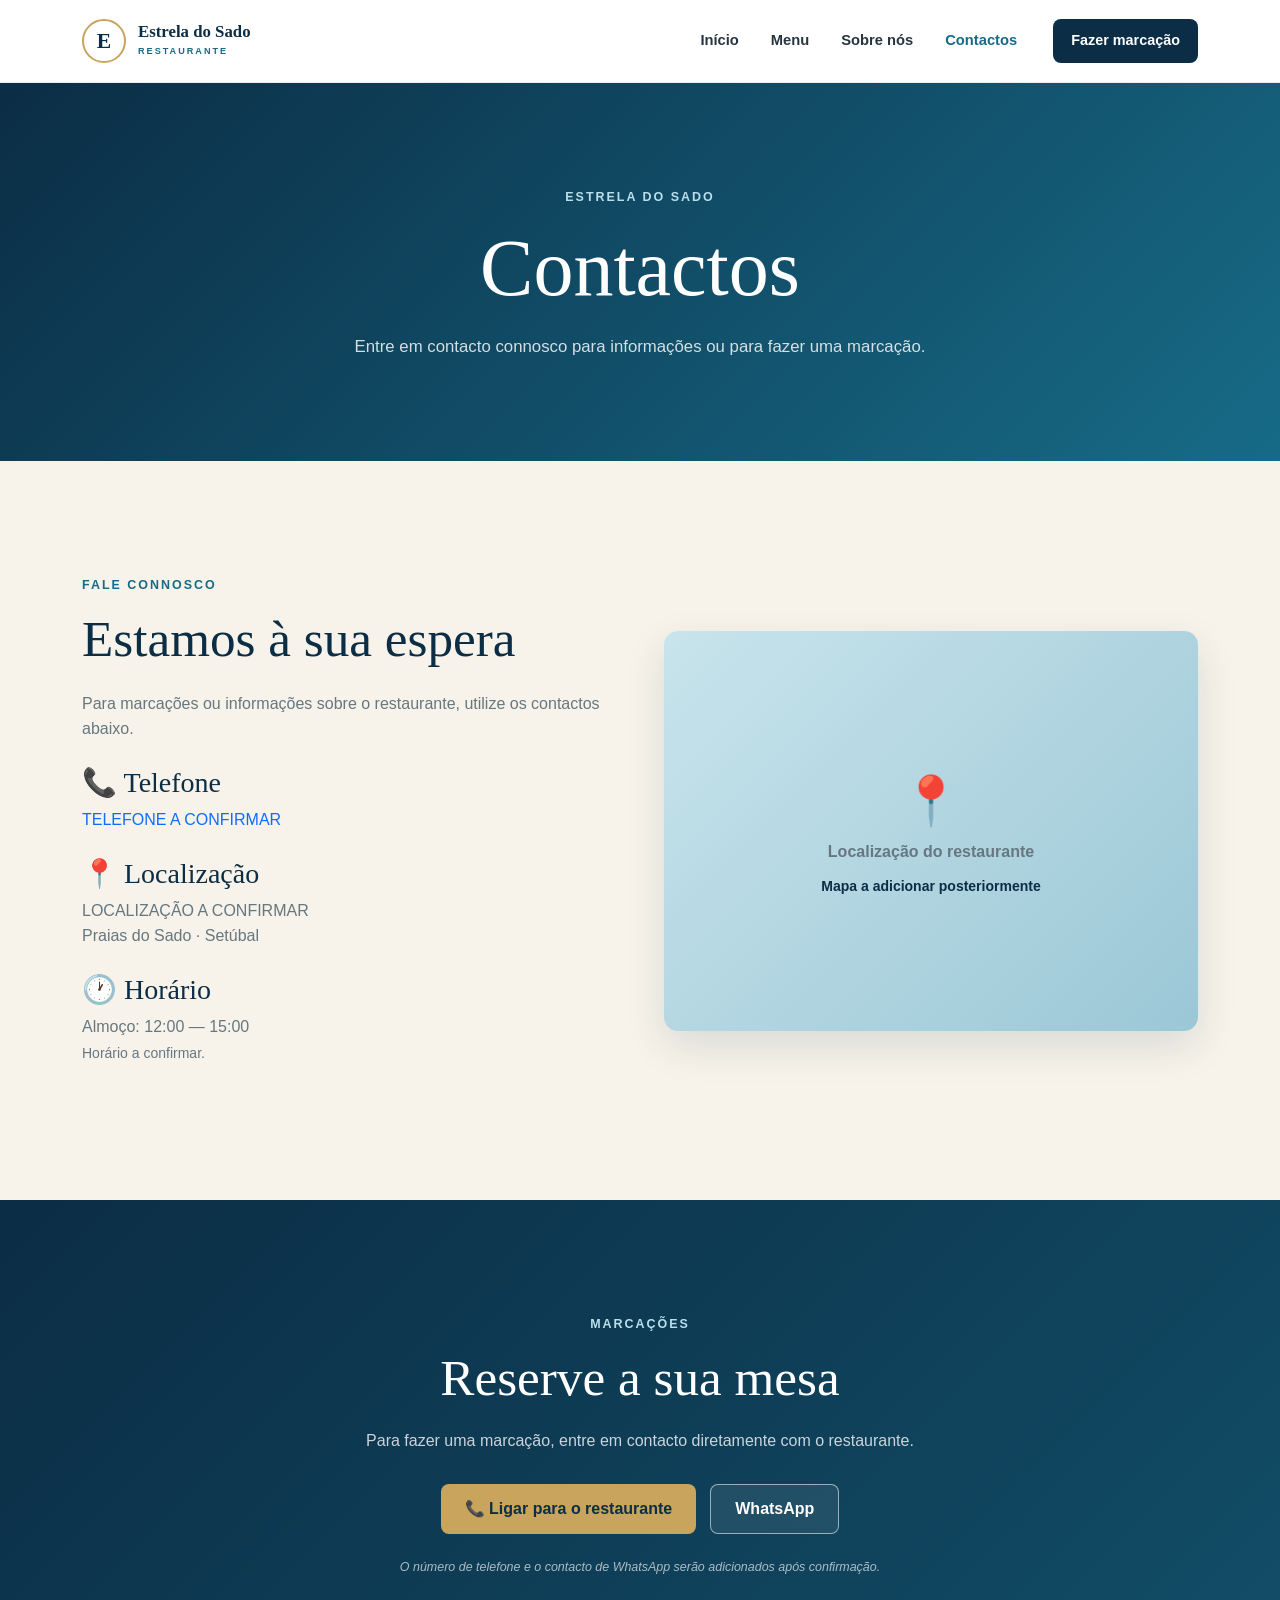
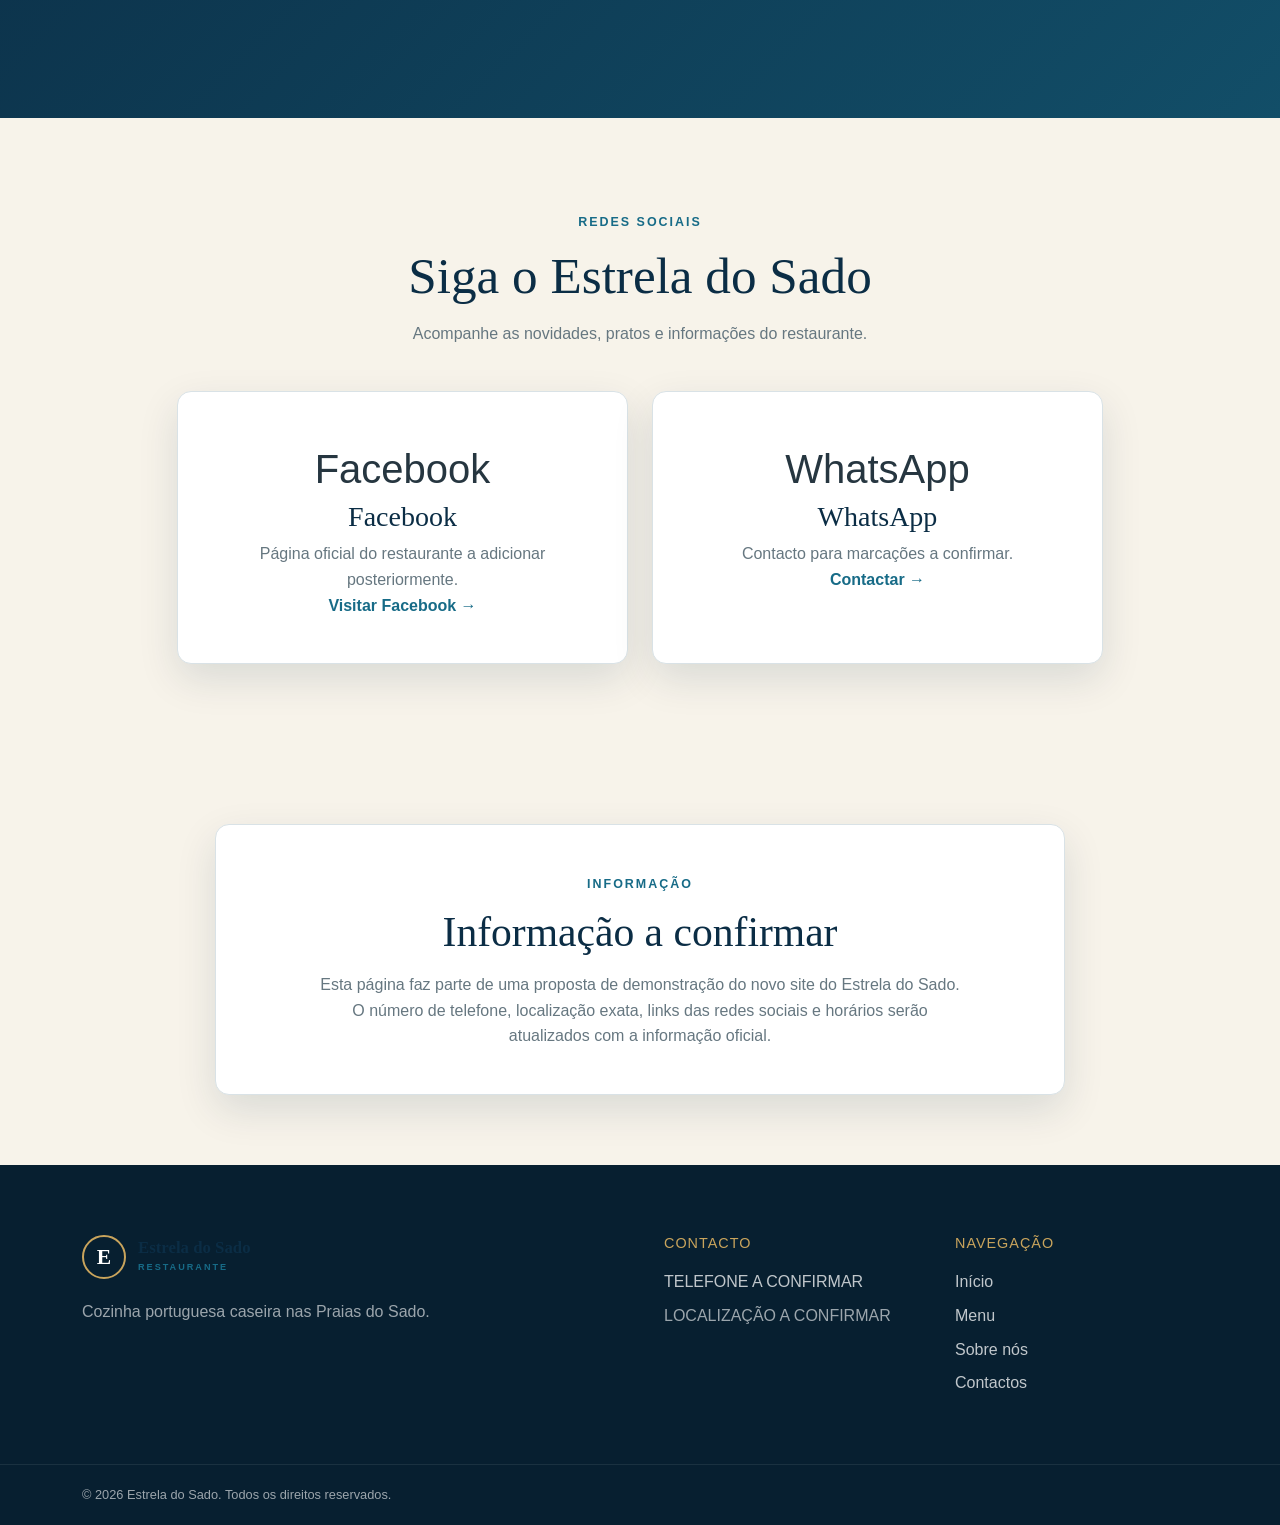
==== contacto.html @ f1bfe59d "Primeira versão do site Estrela do Sado" ====
<!DOCTYPE html>
<html lang="pt-PT">

<head>

    <meta charset="UTF-8">

    <meta name="viewport" content="width=device-width, initial-scale=1.0">

    <title>Contactos | Estrela do Sado</title>

    <meta name="description"
        content="Entre em contacto com o Estrela do Sado, restaurante nas Praias do Sado, Setúbal.">

    <!-- Bootstrap -->
    <link
        href="https://cdn.jsdelivr.net/npm/bootstrap@5.3.8/dist/css/bootstrap.min.css"
        rel="stylesheet">

    <!-- CSS -->
    <link rel="stylesheet" href="css/style.css">

</head>

<body>


<!-- =========================================
     NAVBAR
========================================= -->

<header class="site-header">

    <nav class="navbar navbar-expand-lg">

        <div class="container">

            <a class="navbar-brand restaurant-logo"
               href="index.html">

                <span class="logo-icon">
                    E
                </span>

                <span class="logo-text">

                    <strong>
                        Estrela do Sado
                    </strong>

                    <small>
                        RESTAURANTE
                    </small>

                </span>

            </a>


            <button class="navbar-toggler"
                    type="button"
                    data-bs-toggle="collapse"
                    data-bs-target="#mainNavbar"
                    aria-controls="mainNavbar"
                    aria-expanded="false"
                    aria-label="Abrir menu">

                <span class="navbar-toggler-icon"></span>

            </button>


            <div class="collapse navbar-collapse"
                 id="mainNavbar">

                <ul class="navbar-nav ms-auto align-items-lg-center gap-lg-2">

                    <li class="nav-item">

                        <a class="nav-link"
                           href="index.html">

                            Início

                        </a>

                    </li>


                    <li class="nav-item">

                        <a class="nav-link"
                           href="menu.html">

                            Menu

                        </a>

                    </li>


                    <li class="nav-item">

                        <a class="nav-link"
                           href="sobre.html">

                            Sobre nós

                        </a>

                    </li>


                    <li class="nav-item">

                        <a class="nav-link active"
                           href="contacto.html">

                            Contactos

                        </a>

                    </li>


                    <li class="nav-item ms-lg-3 mt-3 mt-lg-0">

                        <a class="nav-reservation"
                           href="#marcacao">

                            Fazer marcação

                        </a>

                    </li>

                </ul>

            </div>

        </div>

    </nav>

</header>



<!-- =========================================
     HERO
========================================= -->

<main>

<section class="menu-hero">

    <div class="container menu-hero-content">

        <span class="section-label">
            ESTRELA DO SADO
        </span>

        <h1>
            Contactos
        </h1>

        <p>
            Entre em contacto connosco para informações
            ou para fazer uma marcação.
        </p>

    </div>

</section>



<!-- =========================================
     CONTACTOS
========================================= -->

<section class="location">

    <div class="container">

        <div class="row g-5 align-items-center">


            <div class="col-lg-6">

                <span class="section-label">
                    FALE CONNOSCO
                </span>

                <h2>
                    Estamos à sua espera
                </h2>

                <p>
                    Para marcações ou informações sobre o restaurante,
                    utilize os contactos abaixo.
                </p>


                <div class="contact-details">


                    <div class="contact-detail-item mb-4">

                        <h3>
                            📞 Telefone
                        </h3>

                        <p>
                            <a href="tel:TELEFONE">
                                TELEFONE A CONFIRMAR
                            </a>
                        </p>

                    </div>


                    <div class="contact-detail-item mb-4">

                        <h3>
                            📍 Localização
                        </h3>

                        <p>
                            LOCALIZAÇÃO A CONFIRMAR
                            <br>
                            Praias do Sado · Setúbal
                        </p>

                    </div>


                    <div class="contact-detail-item">

                        <h3>
                            🕐 Horário
                        </h3>

                        <p>
                            Almoço: 12:00 — 15:00
                            <br>
                            <small>
                                Horário a confirmar.
                            </small>
                        </p>

                    </div>


                </div>

            </div>



            <div class="col-lg-6">

                <div class="location-placeholder">

                    <div class="text-center">

                        <div style="font-size: 3rem;">
                            📍
                        </div>

                        <p class="mb-2">
                            Localização do restaurante
                        </p>

                        <small>
                            Mapa a adicionar posteriormente
                        </small>

                    </div>

                </div>

            </div>


        </div>

    </div>

</section>



<!-- =========================================
     MARCAÇÃO
========================================= -->

<section class="reservation"
         id="marcacao">

    <div class="container text-center">

        <span class="section-label">
            MARCAÇÕES
        </span>

        <h2>
            Reserve a sua mesa
        </h2>

        <p>
            Para fazer uma marcação, entre em contacto
            diretamente com o restaurante.
        </p>


        <div class="hero-buttons justify-content-center">


            <a href="tel:TELEFONE"
               class="button button-primary">

                📞 Ligar para o restaurante

            </a>


            <a href="#"
               class="button button-secondary">

                WhatsApp

            </a>


        </div>

        <p class="demo-notice mt-4">
            O número de telefone e o contacto de WhatsApp
            serão adicionados após confirmação.
        </p>

    </div>

</section>



<!-- =========================================
     REDES SOCIAIS
========================================= -->

<section class="menu-section menu-section-alt">

    <div class="container">

        <div class="menu-section-heading text-center mx-auto">

            <span class="section-label">
                REDES SOCIAIS
            </span>

            <h2>
                Siga o Estrela do Sado
            </h2>

            <p>
                Acompanhe as novidades, pratos e informações
                do restaurante.
            </p>

        </div>


        <div class="row justify-content-center g-4">


            <div class="col-md-5">

                <div class="menu-info-box h-100">

                    <div style="font-size: 2.5rem;">
                        Facebook
                    </div>

                    <h3>
                        Facebook
                    </h3>

                    <p>
                        Página oficial do restaurante
                        a adicionar posteriormente.
                    </p>

                    <a href="#"
                       class="text-link">

                        Visitar Facebook →

                    </a>

                </div>

            </div>


            <div class="col-md-5">

                <div class="menu-info-box h-100">

                    <div style="font-size: 2.5rem;">
                        WhatsApp
                    </div>

                    <h3>
                        WhatsApp
                    </h3>

                    <p>
                        Contacto para marcações a confirmar.
                    </p>

                    <a href="#"
                       class="text-link">

                        Contactar →

                    </a>

                </div>

            </div>


        </div>

    </div>

</section>



<!-- =========================================
     INFORMAÇÃO
========================================= -->

<section class="menu-info-section">

    <div class="container">

        <div class="menu-info-box">

            <span class="section-label">
                INFORMAÇÃO
            </span>

            <h2>
                Informação a confirmar
            </h2>

            <p>
                Esta página faz parte de uma proposta de demonstração
                do novo site do Estrela do Sado. O número de telefone,
                localização exata, links das redes sociais e horários
                serão atualizados com a informação oficial.
            </p>

        </div>

    </div>

</section>

</main>



<!-- =========================================
     FOOTER
========================================= -->

<footer class="footer">

    <div class="container">

        <div class="row g-5">


            <div class="col-lg-6">

                <a href="index.html"
                   class="restaurant-logo footer-logo">

                    <span class="logo-icon">
                        E
                    </span>

                    <span class="logo-text">

                        <strong>
                            Estrela do Sado
                        </strong>

                        <small>
                            RESTAURANTE
                        </small>

                    </span>

                </a>

                <p>
                    Cozinha portuguesa caseira
                    nas Praias do Sado.
                </p>

            </div>


            <div class="col-md-3">

                <h3>
                    Contacto
                </h3>

                <a href="tel:TELEFONE">
                    TELEFONE A CONFIRMAR
                </a>

                <p>
                    LOCALIZAÇÃO A CONFIRMAR
                </p>

            </div>


            <div class="col-md-3">

                <h3>
                    Navegação
                </h3>

                <a href="index.html">
                    Início
                </a>

                <a href="menu.html">
                    Menu
                </a>

                <a href="sobre.html">
                    Sobre nós
                </a>

                <a href="contacto.html">
                    Contactos
                </a>

            </div>


        </div>

    </div>


    <div class="footer-bottom">

        <div class="container">

            <p>
                © 2026 Estrela do Sado.
                Todos os direitos reservados.
            </p>

        </div>

    </div>

</footer>



<!-- Bootstrap -->

<script src="https://cdn.jsdelivr.net/npm/bootstrap@5.3.8/dist/js/bootstrap.bundle.min.js"></script>

<!-- JavaScript -->

<script src="js/script.js"></script>


</body>

</html>
---- css/style.css ----
:root {
    --navy: #0b2d45;
    --blue: #176b87;
    --blue-light: #dceff5;
    --cream: #f7f3ea;
    --white: #ffffff;
    --gold: #c9a45c;
    --text: #263640;
    --text-light: #667780;
    --border: #d9e2e6;
    --shadow: 0 15px 40px rgba(11, 45, 69, 0.12);
}


/* =========================================
   RESET
========================================= */

html {
    scroll-behavior: smooth;
}

body {
    margin: 0;

    font-family: "Segoe UI", Arial, sans-serif;

    color: var(--text);
    background: var(--white);

    line-height: 1.6;
}

h1,
h2,
h3 {
    font-family: Georgia, "Times New Roman", serif;
    line-height: 1.15;
    color: var(--navy);
}

p {
    color: var(--text-light);
}

a {
    text-decoration: none;
}

img {
    max-width: 100%;
}


/* =========================================
   HEADER / BOOTSTRAP NAVBAR
========================================= */

.site-header {
    position: sticky;
    top: 0;

    z-index: 1000;

    background: rgba(255, 255, 255, 0.97);

    border-bottom: 1px solid rgba(11, 45, 69, 0.08);

    backdrop-filter: blur(12px);
}


/* Logo */

.restaurant-logo {
    display: inline-flex;

    align-items: center;

    gap: 12px;

    color: var(--navy) !important;
}

.logo-icon {
    width: 44px;
    height: 44px;

    display: grid;
    place-items: center;

    border: 2px solid var(--gold);
    border-radius: 50%;

    color: var(--navy);

    font-family: Georgia, "Times New Roman", serif;
    font-size: 1.35rem;
    font-weight: bold;
}

.logo-text {
    display: flex;

    flex-direction: column;
}

.logo-text strong {
    font-family: Georgia, "Times New Roman", serif;

    font-size: 1.05rem;

    line-height: 1.1;
}

.logo-text small {
    margin-top: 3px;

    color: var(--blue);

    font-size: 0.57rem;
    font-weight: 700;

    letter-spacing: 2px;
}


/* Navbar */

.navbar {
    min-height: 82px;
}

.navbar .nav-link {
    padding: 10px 12px !important;

    color: var(--text) !important;

    font-size: 0.92rem;
    font-weight: 600;

    transition:
        color 0.25s ease,
        background 0.25s ease;
}

.navbar .nav-link:hover,
.navbar .nav-link.active {
    color: var(--blue) !important;
}


/* Botão do Bootstrap */

.navbar-toggler {
    padding: 8px 10px;

    border: 1px solid var(--border);

    border-radius: 8px;
}

.navbar-toggler:focus {
    box-shadow: 0 0 0 3px rgba(23, 107, 135, 0.15);
}


/* Botão marcação */

.nav-reservation {
    display: inline-flex;

    align-items: center;
    justify-content: center;

    padding: 10px 18px;

    border-radius: 8px;

    background: var(--navy);

    color: var(--white) !important;

    font-size: 0.9rem;
    font-weight: 700;

    transition:
        background 0.25s ease,
        transform 0.25s ease;
}

.nav-reservation:hover {
    background: var(--blue);

    transform: translateY(-2px);
}


/* =========================================
   HERO
========================================= */

.hero {
    position: relative;

    min-height: 700px;

    display: flex;

    align-items: center;

    background:
        linear-gradient(
            90deg,
            rgba(11, 45, 69, 0.94),
            rgba(11, 45, 69, 0.72),
            rgba(11, 45, 69, 0.28)
        ),
        url("../images/hero.jpg") center / cover no-repeat;
}

.hero-content {
    position: relative;

    z-index: 2;

    max-width: 720px;

    padding: 90px 0;
}

.hero-label {
    display: inline-block;

    margin-bottom: 20px;

    color: #dceff5;

    font-size: 0.78rem;
    font-weight: 700;

    letter-spacing: 3px;
}

.hero h1 {
    margin-bottom: 24px;

    color: var(--white);

    font-size: clamp(3rem, 7vw, 5.7rem);
}

.hero h1 span {
    color: #d9c18a;
}

.hero p {
    max-width: 590px;

    margin-bottom: 34px;

    color: rgba(255, 255, 255, 0.88);

    font-size: 1.1rem;
}

.hero-buttons {
    display: flex;

    flex-wrap: wrap;

    gap: 14px;
}


/* =========================================
   BOTÕES
========================================= */

.button {
    display: inline-flex;

    align-items: center;
    justify-content: center;

    min-height: 50px;

    padding: 0 24px;

    border-radius: 8px;

    font-weight: 700;

    transition:
        transform 0.25s ease,
        background 0.25s ease,
        color 0.25s ease;
}

.button:hover {
    transform: translateY(-3px);
}

.button-primary {
    background: var(--gold);

    color: var(--navy);
}

.button-primary:hover {
    background: #d8b973;

    color: var(--navy);
}

.button-secondary {
    border: 1px solid rgba(255, 255, 255, 0.55);

    background: rgba(255, 255, 255, 0.08);

    color: var(--white);

    backdrop-filter: blur(8px);
}

.button-secondary:hover {
    background: var(--white);

    color: var(--navy);
}


/* =========================================
   LABELS / LINKS
========================================= */

.section-label {
    display: inline-block;

    margin-bottom: 14px;

    color: var(--blue);

    font-size: 0.78rem;
    font-weight: 700;

    letter-spacing: 2px;
}

.text-link {
    display: inline-flex;

    align-items: center;

    gap: 7px;

    color: var(--blue);

    font-weight: 700;

    transition:
        color 0.25s ease,
        gap 0.25s ease;
}

.text-link:hover {
    color: var(--navy);

    gap: 12px;
}


/* =========================================
   ESPECIALIDADE
========================================= */

.specialty {
    padding: 110px 0;

    background: var(--cream);
}

.specialty h2 {
    margin-bottom: 22px;

    font-size: clamp(2rem, 4vw, 3.2rem);
}

.specialty p {
    max-width: 520px;

    margin-bottom: 25px;

    font-size: 1.05rem;
}

.image-placeholder {
    min-height: 500px;

    display: grid;

    place-items: center;

    border-radius: 14px;

    background:
        linear-gradient(
            135deg,
            var(--blue-light),
            #b8d9e4
        );

    color: var(--blue);

    font-size: 0.9rem;
    font-weight: 600;

    box-shadow: var(--shadow);
}


/* =========================================
   ABOUT
========================================= */

.about-preview {
    padding: 110px 0;

    background: var(--white);
}

.about-preview h2 {
    margin-bottom: 25px;

    font-size: clamp(2rem, 4vw, 3.2rem);
}

.about-preview p {
    max-width: 600px;

    margin-bottom: 16px;
}

.about-card {
    min-height: 300px;

    padding: 45px;

    display: flex;

    flex-direction: column;

    justify-content: center;

    align-items: flex-start;

    position: relative;

    overflow: hidden;

    background: var(--navy);

    border-radius: 14px;

    box-shadow: var(--shadow);
}

.about-card::after {
    content: "";

    position: absolute;

    width: 220px;
    height: 220px;

    right: -80px;
    bottom: -90px;

    border: 35px solid rgba(23, 107, 135, 0.4);

    border-radius: 50%;
}

.about-card-icon {
    margin-bottom: 20px;

    color: var(--gold);

    font-size: 2rem;
}

.about-card h3 {
    margin-bottom: 12px;

    color: var(--white);

    font-size: 2rem;
}

.about-card p {
    max-width: 300px;

    color: rgba(255, 255, 255, 0.72);
}


/* =========================================
   HORÁRIO
========================================= */

.schedule {
    padding: 80px 0;

    background: var(--blue-light);
}

.schedule-box {
    padding: 50px 60px;

    display: flex;

    align-items: center;

    justify-content: space-between;

    gap: 40px;

    background: var(--white);

    border-left: 5px solid var(--blue);

    border-radius: 14px;

    box-shadow: 0 10px 35px rgba(11, 45, 69, 0.08);
}

.schedule-box h2 {
    margin-bottom: 12px;

    font-size: 2.3rem;
}

.schedule-time {
    display: flex;

    align-items: center;

    gap: 12px;

    color: var(--navy);

    white-space: nowrap;
}

.schedule-time strong {
    font-family: Georgia, "Times New Roman", serif;

    font-size: 1.7rem;
}

.schedule-time span {
    color: var(--gold);

    font-size: 1.5rem;
}


/* =========================================
   MARCAÇÃO
========================================= */

.reservation {
    padding: 110px 0;

    background:
        linear-gradient(
            135deg,
            var(--navy),
            #124e68
        );
}

.reservation .section-label {
    color: #b9dfeb;
}

.reservation h2 {
    margin-bottom: 20px;

    color: var(--white);

    font-size: clamp(2rem, 4vw, 3.2rem);
}

.reservation p {
    max-width: 600px;

    margin: 0 auto 30px;

    color: rgba(255, 255, 255, 0.78);
}


/* =========================================
   LOCALIZAÇÃO
========================================= */

.location {
    padding: 110px 0;

    background: var(--cream);
}

.location h2 {
    margin-bottom: 22px;

    font-size: clamp(2rem, 4vw, 3.2rem);
}

.location p {
    margin-bottom: 25px;
}

.location-placeholder {
    min-height: 400px;

    display: grid;

    place-items: center;

    border-radius: 14px;

    background:
        linear-gradient(
            135deg,
            #c8e4ec,
            #9bc7d6
        );

    color: var(--navy);

    font-weight: 700;

    box-shadow: var(--shadow);
}


/* =========================================
   FOOTER
========================================= */

.footer {
    padding-top: 70px;

    background: #071f30;

    color: var(--white);
}

.footer-logo {
    margin-bottom: 20px;
}

.footer-logo .logo-icon {
    color: var(--white);
}

.footer p {
    color: rgba(255, 255, 255, 0.6);
}

.footer h3 {
    margin-bottom: 18px;

    color: var(--gold);

    font-family: "Segoe UI", Arial, sans-serif;

    font-size: 0.9rem;

    text-transform: uppercase;

    letter-spacing: 1px;
}

.footer a:not(.restaurant-logo) {
    display: block;

    margin-bottom: 8px;

    color: rgba(255, 255, 255, 0.75);

    transition: color 0.2s ease;
}

.footer a:not(.restaurant-logo):hover {
    color: var(--gold);
}

.footer-bottom {
    margin-top: 60px;

    padding: 20px 0;

    border-top: 1px solid rgba(255, 255, 255, 0.08);
}

.footer-bottom p {
    margin: 0;

    font-size: 0.8rem;
}


/* =========================================
   TABLET
========================================= */

@media (max-width: 991.98px) {

    .navbar-collapse {
        padding: 18px 0 10px;
    }

    .navbar-nav {
        padding: 10px 0;
    }

    .navbar .nav-link {
        padding: 12px 10px !important;
    }

    .nav-reservation {
        width: 100%;

        text-align: center;
    }

    .hero {
        min-height: 650px;
    }

    .schedule-box {
        flex-direction: column;

        align-items: flex-start;
    }

    .schedule-time {
        width: 100%;

        justify-content: center;
    }

}


/* =========================================
   TELEMÓVEL
========================================= */

@media (max-width: 575.98px) {

    .navbar {
        min-height: 70px;
    }

    .logo-icon {
        width: 38px;
        height: 38px;
    }

    .logo-text strong {
        font-size: 0.9rem;
    }

    .hero {
        min-height: 650px;

        background:
            linear-gradient(
                90deg,
                rgba(11, 45, 69, 0.94),
                rgba(11, 45, 69, 0.65)
            ),
            url("../images/hero.jpg") center / cover no-repeat;
    }

    .hero-content {
        padding: 70px 0;
    }

    .hero h1 {
        font-size: clamp(2.7rem, 14vw, 4.2rem);
    }

    .hero p {
        font-size: 1rem;
    }

    .hero-buttons {
        flex-direction: column;

        align-items: stretch;
    }

    .button {
        width: 100%;
    }

    .specialty,
    .about-preview,
    .location {
        padding: 75px 0;
    }

    .image-placeholder {
        min-height: 330px;
    }

    .schedule {
        padding: 55px 0;
    }

    .schedule-box {
        padding: 35px 25px;
    }

    .schedule-time strong {
        font-size: 1.3rem;
    }

    .reservation {
        padding: 80px 0;
    }

    .location-placeholder {
        min-height: 280px;
    }

    .footer {
        padding-top: 55px;
    }

    .footer-bottom {
        margin-top: 40px;
    }

}
/* =========================================
   PÁGINA DO MENU
========================================= */

.menu-hero {
    padding: 100px 0;

    background:
        linear-gradient(
            135deg,
            var(--navy),
            var(--blue)
        );

    text-align: center;
}

.menu-hero-content {
    max-width: 760px;

    margin: 0 auto;
}

.menu-hero .section-label {
    color: #b9dfeb;
}

.menu-hero h1 {
    margin-bottom: 20px;

    color: var(--white);

    font-size: clamp(3rem, 7vw, 5rem);
}

.menu-hero p {
    max-width: 650px;

    margin: 0 auto;

    color: rgba(255, 255, 255, 0.82);

    font-size: 1.05rem;
}


/* =========================================
   INTRO
========================================= */

.menu-intro {
    padding: 45px 0;

    background: var(--white);
}

.menu-note {
    max-width: 900px;

    margin: 0 auto;

    padding: 25px 30px;

    display: flex;

    align-items: center;

    gap: 20px;

    background: var(--blue-light);

    border-left: 4px solid var(--gold);

    border-radius: 12px;
}

.menu-note-icon {
    width: 45px;
    height: 45px;

    flex-shrink: 0;

    display: grid;

    place-items: center;

    border-radius: 50%;

    background: var(--navy);

    color: var(--gold);

    font-size: 1.2rem;
}

.menu-note h3 {
    margin-bottom: 5px;

    font-family: Georgia, "Times New Roman", serif;

    color: var(--navy);

    font-size: 1.3rem;
}

.menu-note p {
    margin: 0;

    font-size: 0.9rem;
}


/* =========================================
   SECÇÕES
========================================= */

.menu-section {
    padding: 90px 0;

    background: var(--white);
}

.menu-section-alt {
    background: var(--cream);
}

.menu-section-heading {
    max-width: 700px;

    margin-bottom: 45px;
}

.menu-section-heading h2 {
    margin-bottom: 15px;

    font-size: clamp(2.1rem, 4vw, 3.2rem);
}

.menu-section-heading p {
    margin: 0;

    font-size: 1rem;
}


/* =========================================
   PRATOS
========================================= */

.menu-list {
    max-width: 950px;

    margin: 0 auto;
}

.menu-item {
    padding: 25px 0;

    display: flex;

    align-items: flex-start;

    justify-content: space-between;

    gap: 30px;

    border-bottom: 1px solid var(--border);

    transition:
        padding 0.25s ease,
        border-color 0.25s ease;
}

.menu-item:first-child {
    border-top: 1px solid var(--border);
}

.menu-item:hover {
    padding-left: 10px;
    padding-right: 10px;

    border-color: rgba(23, 107, 135, 0.35);
}

.menu-item-info {
    flex: 1;
}

.menu-item h3 {
    margin-bottom: 6px;

    color: var(--navy);

    font-size: 1.3rem;
}

.menu-item p {
    margin: 0;

    font-size: 0.9rem;
}

.menu-price {
    padding-top: 2px;

    color: var(--blue);

    font-family: Georgia, "Times New Roman", serif;

    font-size: 1.15rem;

    font-weight: bold;

    white-space: nowrap;
}


/* =========================================
   MARCAÇÃO
========================================= */

.menu-reservation {
    padding: 100px 0;

    background:
        linear-gradient(
            135deg,
            var(--navy),
            #124e68
        );

    text-align: center;
}

.menu-reservation .section-label {
    color: #b9dfeb;
}

.menu-reservation h2 {
    margin-bottom: 18px;

    color: var(--white);

    font-size: clamp(2rem, 4vw, 3.2rem);
}

.menu-reservation p {
    max-width: 600px;

    margin: 0 auto 28px;

    color: rgba(255, 255, 255, 0.78);
}


/* =========================================
   MENU — TELEMÓVEL
========================================= */

@media (max-width: 575.98px) {

    .menu-hero {
        padding: 75px 0;
    }

    .menu-hero h1 {
        font-size: 3rem;
    }

    .menu-intro {
        padding: 30px 0;
    }

    .menu-note {
        align-items: flex-start;

        padding: 22px;
    }

    .menu-section {
        padding: 70px 0;
    }

    .menu-item {
        gap: 15px;
    }

    .menu-item h3 {
        font-size: 1.1rem;
    }

    .menu-item p {
        font-size: 0.82rem;
    }

    .menu-price {
        font-size: 1rem;
    }

    .menu-reservation {
        padding: 75px 0;
    }

}
/* =========================================
   INFORMAÇÃO DO MENU
========================================= */

.menu-info-section {
    padding: 70px 0;
    background: var(--cream);
}

.menu-info-box {
    max-width: 850px;

    margin: 0 auto;

    padding: 45px;

    background: var(--white);

    border-radius: 14px;

    border: 1px solid var(--border);

    box-shadow: var(--shadow);

    text-align: center;
}

.menu-info-box h2 {
    margin-bottom: 15px;

    font-size: clamp(1.8rem, 4vw, 2.6rem);
}

.menu-info-box p {
    max-width: 650px;

    margin: 0 auto;
}


@media (max-width: 575.98px) {

    .menu-info-section {
        padding: 55px 0;
    }

    .menu-info-box {
        padding: 30px 22px;
    }

}
/* =========================================
   MENU DE DEMONSTRAÇÃO
========================================= */

.demo-menu-badge {
    display: inline-flex;

    align-items: center;
    justify-content: center;

    margin-bottom: 22px;

    padding: 8px 16px;

    border: 1px solid rgba(255, 255, 255, 0.35);

    border-radius: 50px;

    background: rgba(255, 255, 255, 0.08);

    color: #ffffff;

    font-size: 0.72rem;
    font-weight: 700;

    letter-spacing: 1.5px;

    text-transform: uppercase;

    backdrop-filter: blur(8px);
}


/* =========================================
   DESTAQUE DA ESPECIALIDADE
========================================= */

.menu-specialty-card {
    margin-bottom: 35px;

    padding: 35px;

    background:
        linear-gradient(
            135deg,
            var(--navy),
            var(--blue)
        );

    border-radius: 16px;

    box-shadow: var(--shadow);
}

.menu-specialty-card .section-label {
    color: #d9c18a;
}

.menu-specialty-card h3 {
    margin-bottom: 10px;

    color: var(--white);

    font-size: 2rem;
}

.menu-specialty-card p {
    max-width: 650px;

    margin-bottom: 0;

    color: rgba(255, 255, 255, 0.78);
}


/* =========================================
   AVISO DE DEMONSTRAÇÃO
========================================= */

.demo-notice {
    margin-top: 20px;

    color: rgba(255, 255, 255, 0.65) !important;

    font-size: 0.78rem !important;

    font-style: italic;
}


/* =========================================
   PREÇO DE DEMONSTRAÇÃO
========================================= */

.menu-price-demo {
    display: block;

    margin-top: 5px;

    color: var(--gold);

    font-size: 0.7rem;

    font-family: "Segoe UI", Arial, sans-serif;

    font-weight: 500;

    text-align: right;
}


@media (max-width: 575.98px) {

    .menu-specialty-card {
        padding: 25px;
    }

    .menu-specialty-card h3 {
        font-size: 1.6rem;
    }

    .demo-menu-badge {
        font-size: 0.65rem;

        letter-spacing: 1px;
    }

}
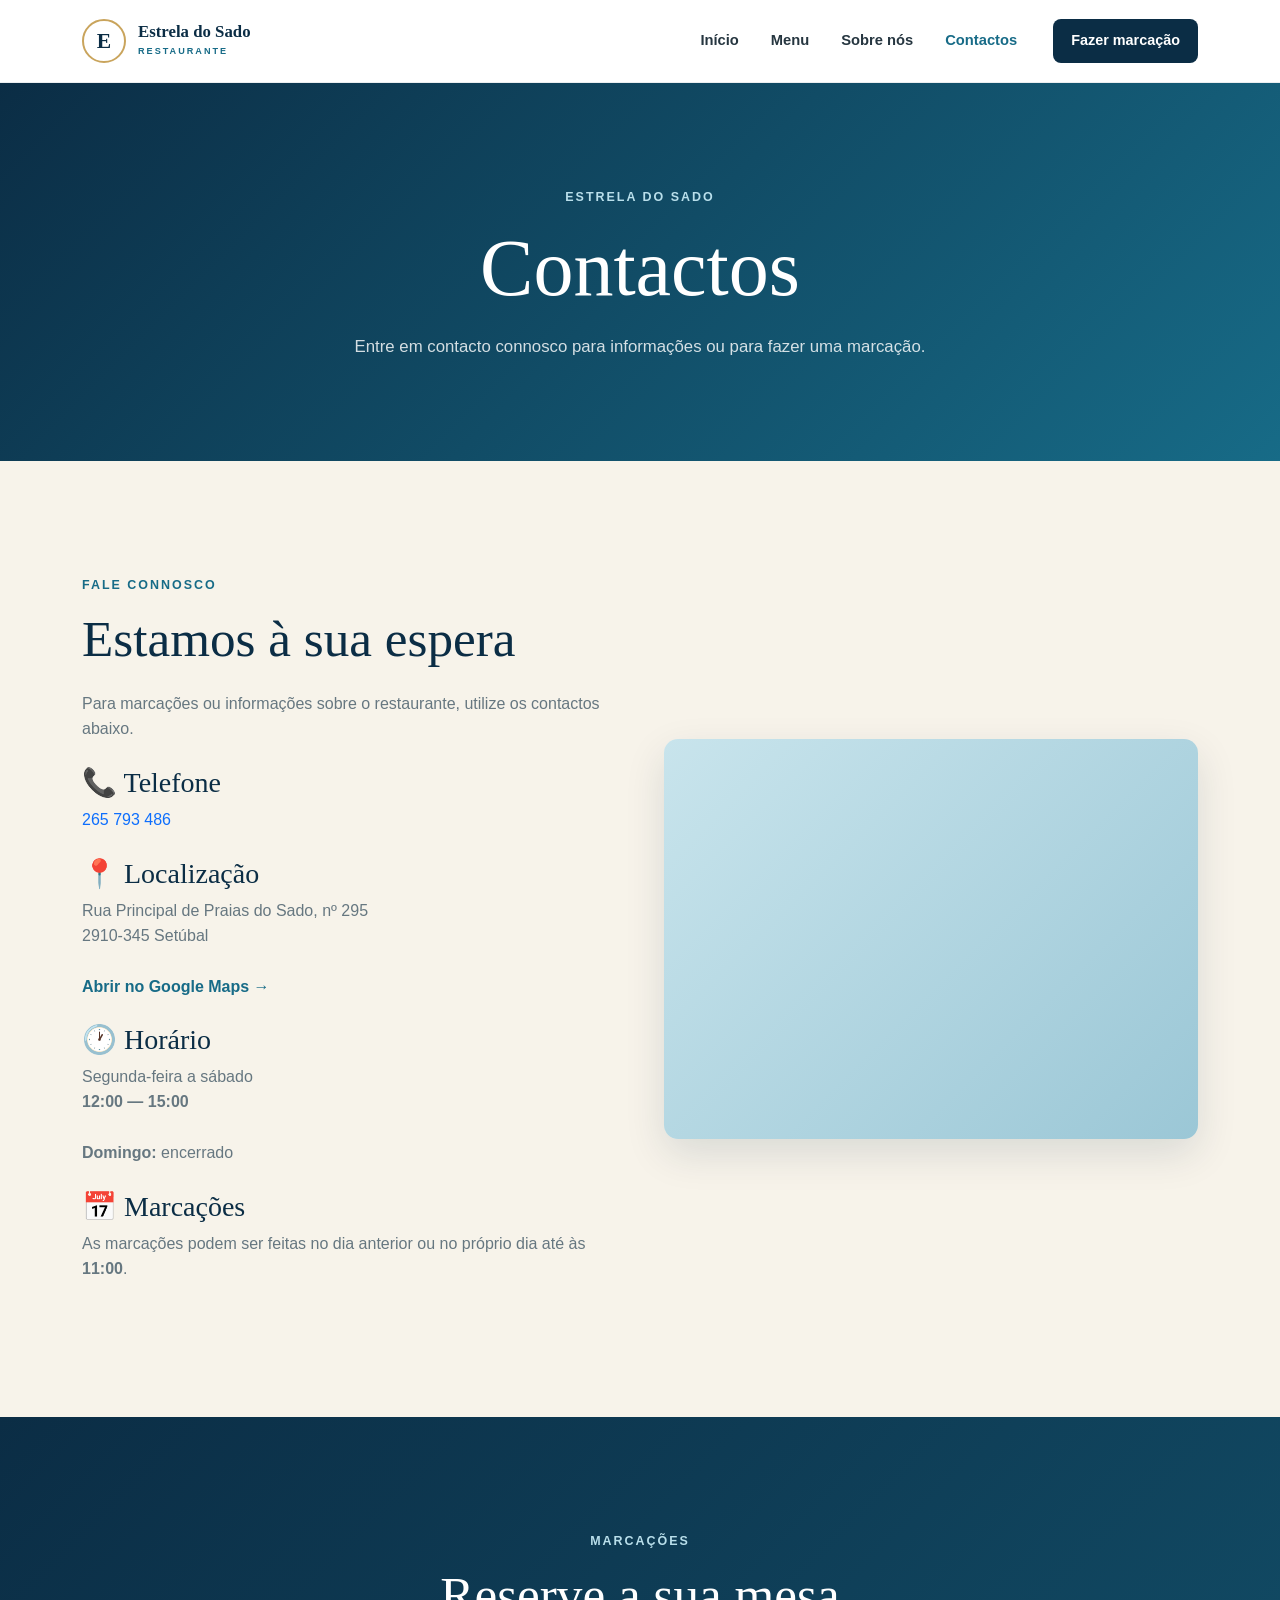
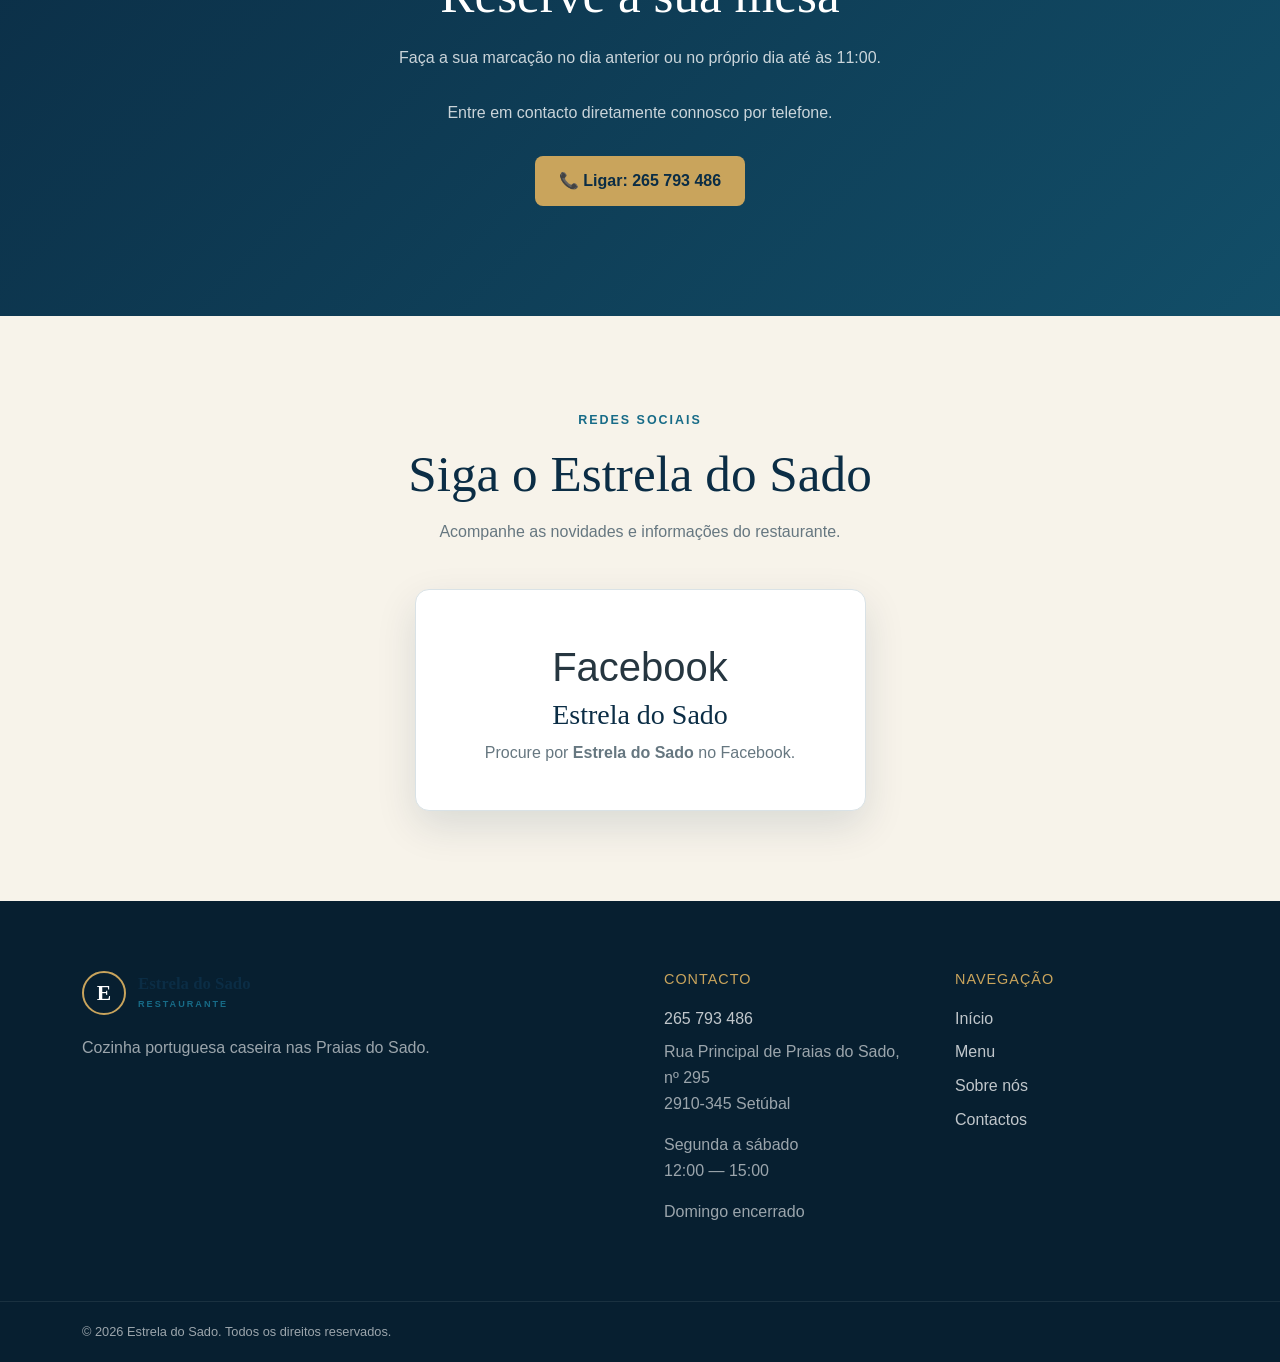
==== commit 01130c46: "atualização site real" ====
--- a/contacto.html
+++ b/contacto.html
@@ -10,7 +10,7 @@
     <title>Contactos | Estrela do Sado</title>
 
     <meta name="description"
-        content="Entre em contacto com o Estrela do Sado, restaurante nas Praias do Sado, Setúbal.">
+        content="Contactos, horário e localização do Estrela do Sado, restaurante nas Praias do Sado, Setúbal.">
 
     <!-- Bootstrap -->
     <link
@@ -114,6 +114,7 @@
                     <li class="nav-item">
 
                         <a class="nav-link active"
+                           aria-current="page"
                            href="contacto.html">
 
                             Contactos
@@ -147,10 +148,13 @@
 
 
 <!-- =========================================
-     HERO
+     CONTEÚDO
 ========================================= -->
 
 <main>
+
+
+<!-- HERO -->
 
 <section class="menu-hero">
 
@@ -205,6 +209,8 @@
                 <div class="contact-details">
 
 
+                    <!-- TELEFONE -->
+
                     <div class="contact-detail-item mb-4">
 
                         <h3>
@@ -212,13 +218,15 @@
                         </h3>
 
                         <p>
-                            <a href="tel:TELEFONE">
-                                TELEFONE A CONFIRMAR
+                            <a href="tel:+351265793486">
+                                265 793 486
                             </a>
                         </p>
 
                     </div>
 
+
+                    <!-- LOCALIZAÇÃO -->
 
                     <div class="contact-detail-item mb-4">
 
@@ -227,56 +235,83 @@
                         </h3>
 
                         <p>
-                            LOCALIZAÇÃO A CONFIRMAR
+                            Rua Principal de Praias do Sado, nº 295
                             <br>
-                            Praias do Sado · Setúbal
+                            2910-345 Setúbal
                         </p>
 
+                        <a
+                            href="https://www.google.com/maps/search/?api=1&query=Rua+Principal+de+Praias+do+Sado+295+2910-345+Setubal"
+                            target="_blank"
+                            rel="noopener"
+                            class="text-link">
+
+                            Abrir no Google Maps →
+
+                        </a>
+
                     </div>
 
 
-                    <div class="contact-detail-item">
+                    <!-- HORÁRIO -->
+
+                    <div class="contact-detail-item mb-4">
 
                         <h3>
                             🕐 Horário
                         </h3>
 
                         <p>
-                            Almoço: 12:00 — 15:00
+                            Segunda-feira a sábado
                             <br>
-                            <small>
-                                Horário a confirmar.
-                            </small>
+                            <strong>12:00 — 15:00</strong>
                         </p>
 
+                        <p>
+                            <strong>Domingo:</strong> encerrado
+                        </p>
+
                     </div>
 
 
+                    <!-- MARCAÇÕES -->
+
+                    <div class="contact-detail-item">
+
+                        <h3>
+                            📅 Marcações
+                        </h3>
+
+                        <p>
+                            As marcações podem ser feitas no dia anterior
+                            ou no próprio dia até às <strong>11:00</strong>.
+                        </p>
+
+                    </div>
+
+
                 </div>
 
             </div>
 
 
 
+            <!-- MAPA -->
+
             <div class="col-lg-6">
 
                 <div class="location-placeholder">
 
-                    <div class="text-center">
-
-                        <div style="font-size: 3rem;">
-                            📍
-                        </div>
-
-                        <p class="mb-2">
-                            Localização do restaurante
-                        </p>
-
-                        <small>
-                            Mapa a adicionar posteriormente
-                        </small>
-
-                    </div>
+                    <iframe
+                        src="https://www.google.com/maps?q=Rua+Principal+de+Praias+do+Sado+295,+2910-345+Setubal&output=embed"
+                        width="100%"
+                        height="400"
+                        style="border:0;"
+                        allowfullscreen=""
+                        loading="lazy"
+                        referrerpolicy="no-referrer-when-downgrade"
+                        title="Localização do Estrela do Sado">
+                    </iframe>
 
                 </div>
 
@@ -309,36 +344,25 @@
         </h2>
 
         <p>
-            Para fazer uma marcação, entre em contacto
-            diretamente com o restaurante.
+            Faça a sua marcação no dia anterior
+            ou no próprio dia até às 11:00.
         </p>
 
+        <p>
+            Entre em contacto diretamente connosco por telefone.
+        </p>
+
 
         <div class="hero-buttons justify-content-center">
 
-
-            <a href="tel:TELEFONE"
+            <a href="tel:+351265793486"
                class="button button-primary">
 
-                📞 Ligar para o restaurante
+                📞 Ligar: 265 793 486
 
             </a>
 
-
-            <a href="#"
-               class="button button-secondary">
-
-                WhatsApp
-
-            </a>
-
-
-        </div>
-
-        <p class="demo-notice mt-4">
-            O número de telefone e o contacto de WhatsApp
-            serão adicionados após confirmação.
-        </p>
+        </div>
 
     </div>
 
@@ -347,7 +371,7 @@
 
 
 <!-- =========================================
-     REDES SOCIAIS
+     FACEBOOK
 ========================================= -->
 
 <section class="menu-section menu-section-alt">
@@ -365,111 +389,42 @@
             </h2>
 
             <p>
-                Acompanhe as novidades, pratos e informações
-                do restaurante.
+                Acompanhe as novidades e informações do restaurante.
             </p>
 
         </div>
 
 
-        <div class="row justify-content-center g-4">
-
-
-            <div class="col-md-5">
-
-                <div class="menu-info-box h-100">
+        <div class="row justify-content-center">
+
+            <div class="col-md-6 col-lg-5">
+
+                <div class="menu-info-box h-100 text-center">
 
                     <div style="font-size: 2.5rem;">
                         Facebook
                     </div>
 
                     <h3>
-                        Facebook
+                        Estrela do Sado
                     </h3>
 
                     <p>
-                        Página oficial do restaurante
-                        a adicionar posteriormente.
+                        Procure por
+                        <strong>Estrela do Sado</strong>
+                        no Facebook.
                     </p>
 
-                    <a href="#"
-                       class="text-link">
-
-                        Visitar Facebook →
-
-                    </a>
-
                 </div>
 
             </div>
 
-
-            <div class="col-md-5">
-
-                <div class="menu-info-box h-100">
-
-                    <div style="font-size: 2.5rem;">
-                        WhatsApp
-                    </div>
-
-                    <h3>
-                        WhatsApp
-                    </h3>
-
-                    <p>
-                        Contacto para marcações a confirmar.
-                    </p>
-
-                    <a href="#"
-                       class="text-link">
-
-                        Contactar →
-
-                    </a>
-
-                </div>
-
-            </div>
-
-
         </div>
 
     </div>
 
 </section>
 
-
-
-<!-- =========================================
-     INFORMAÇÃO
-========================================= -->
-
-<section class="menu-info-section">
-
-    <div class="container">
-
-        <div class="menu-info-box">
-
-            <span class="section-label">
-                INFORMAÇÃO
-            </span>
-
-            <h2>
-                Informação a confirmar
-            </h2>
-
-            <p>
-                Esta página faz parte de uma proposta de demonstração
-                do novo site do Estrela do Sado. O número de telefone,
-                localização exata, links das redes sociais e horários
-                serão atualizados com a informação oficial.
-            </p>
-
-        </div>
-
-    </div>
-
-</section>
 
 </main>
 
@@ -523,12 +478,24 @@
                     Contacto
                 </h3>
 
-                <a href="tel:TELEFONE">
-                    TELEFONE A CONFIRMAR
+                <a href="tel:+351265793486">
+                    265 793 486
                 </a>
 
                 <p>
-                    LOCALIZAÇÃO A CONFIRMAR
+                    Rua Principal de Praias do Sado, nº 295
+                    <br>
+                    2910-345 Setúbal
+                </p>
+
+                <p>
+                    Segunda a sábado
+                    <br>
+                    12:00 — 15:00
+                </p>
+
+                <p>
+                    Domingo encerrado
                 </p>
 
             </div>
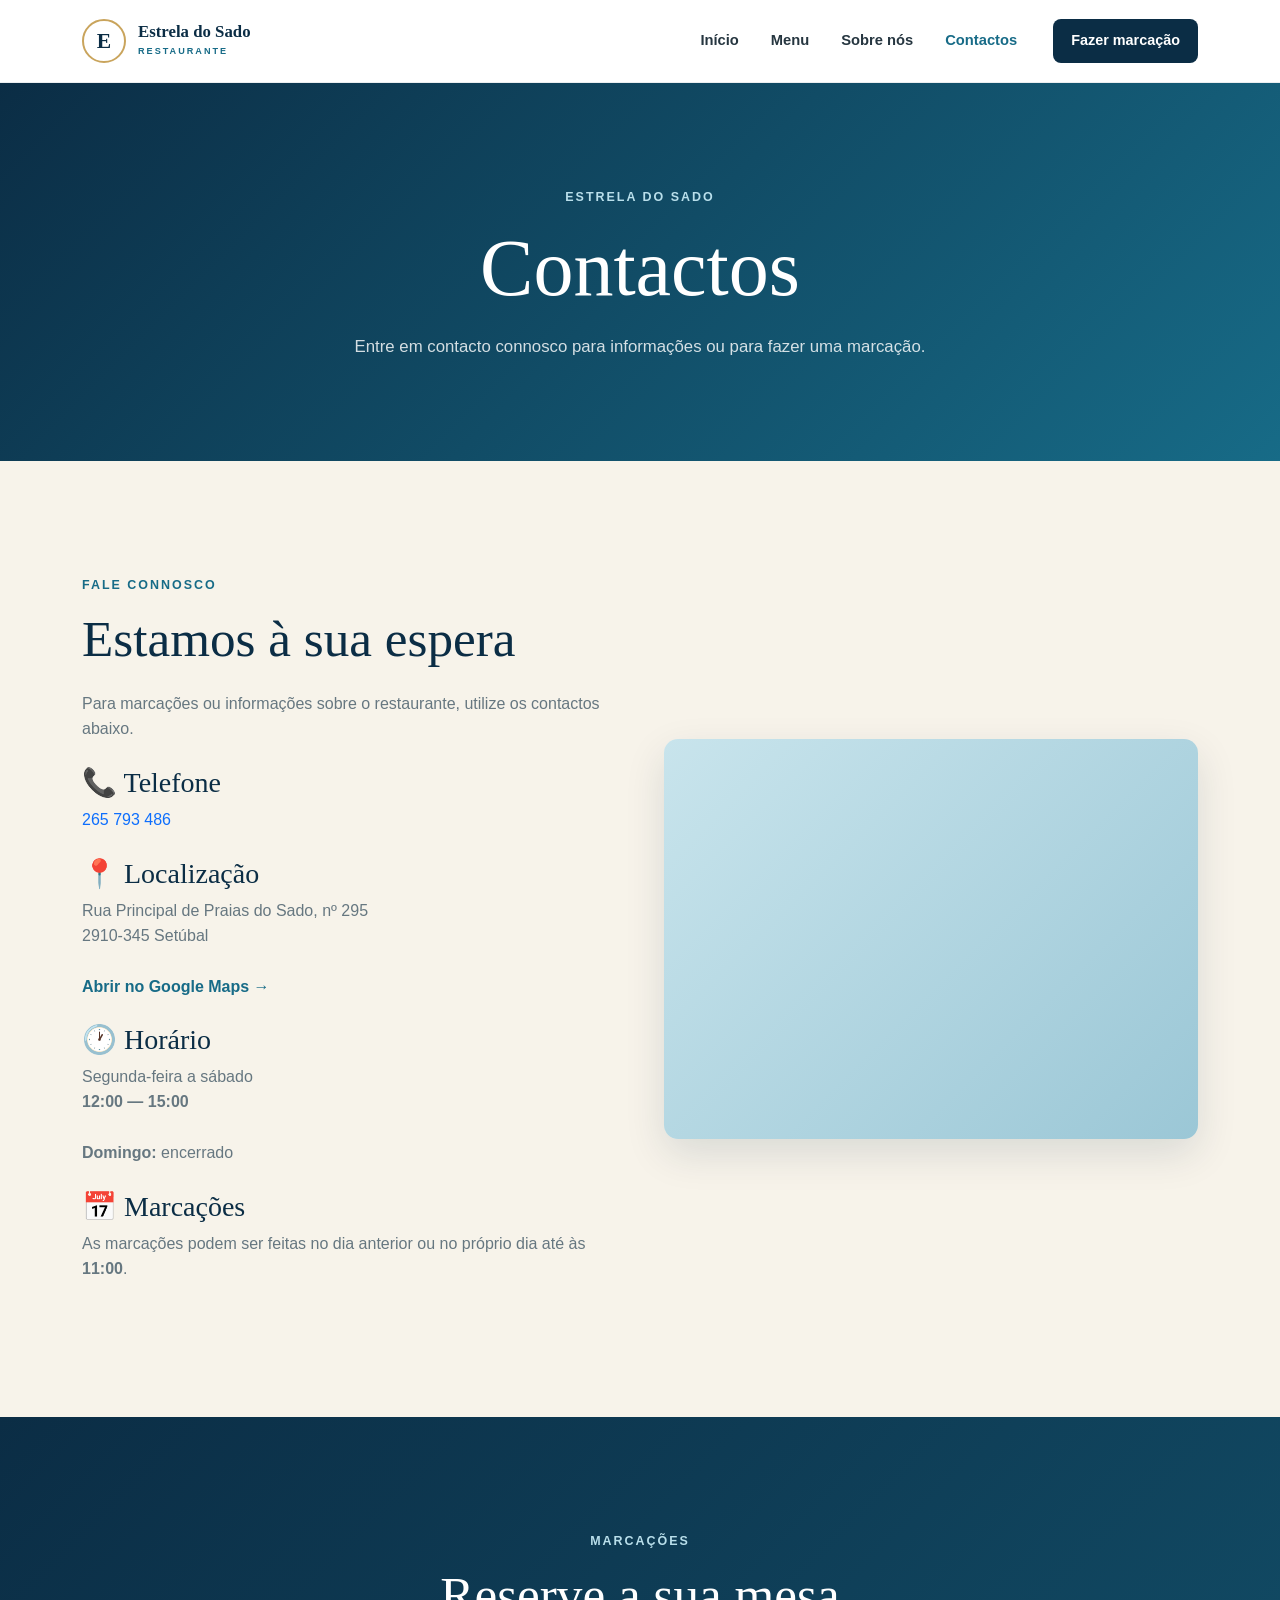
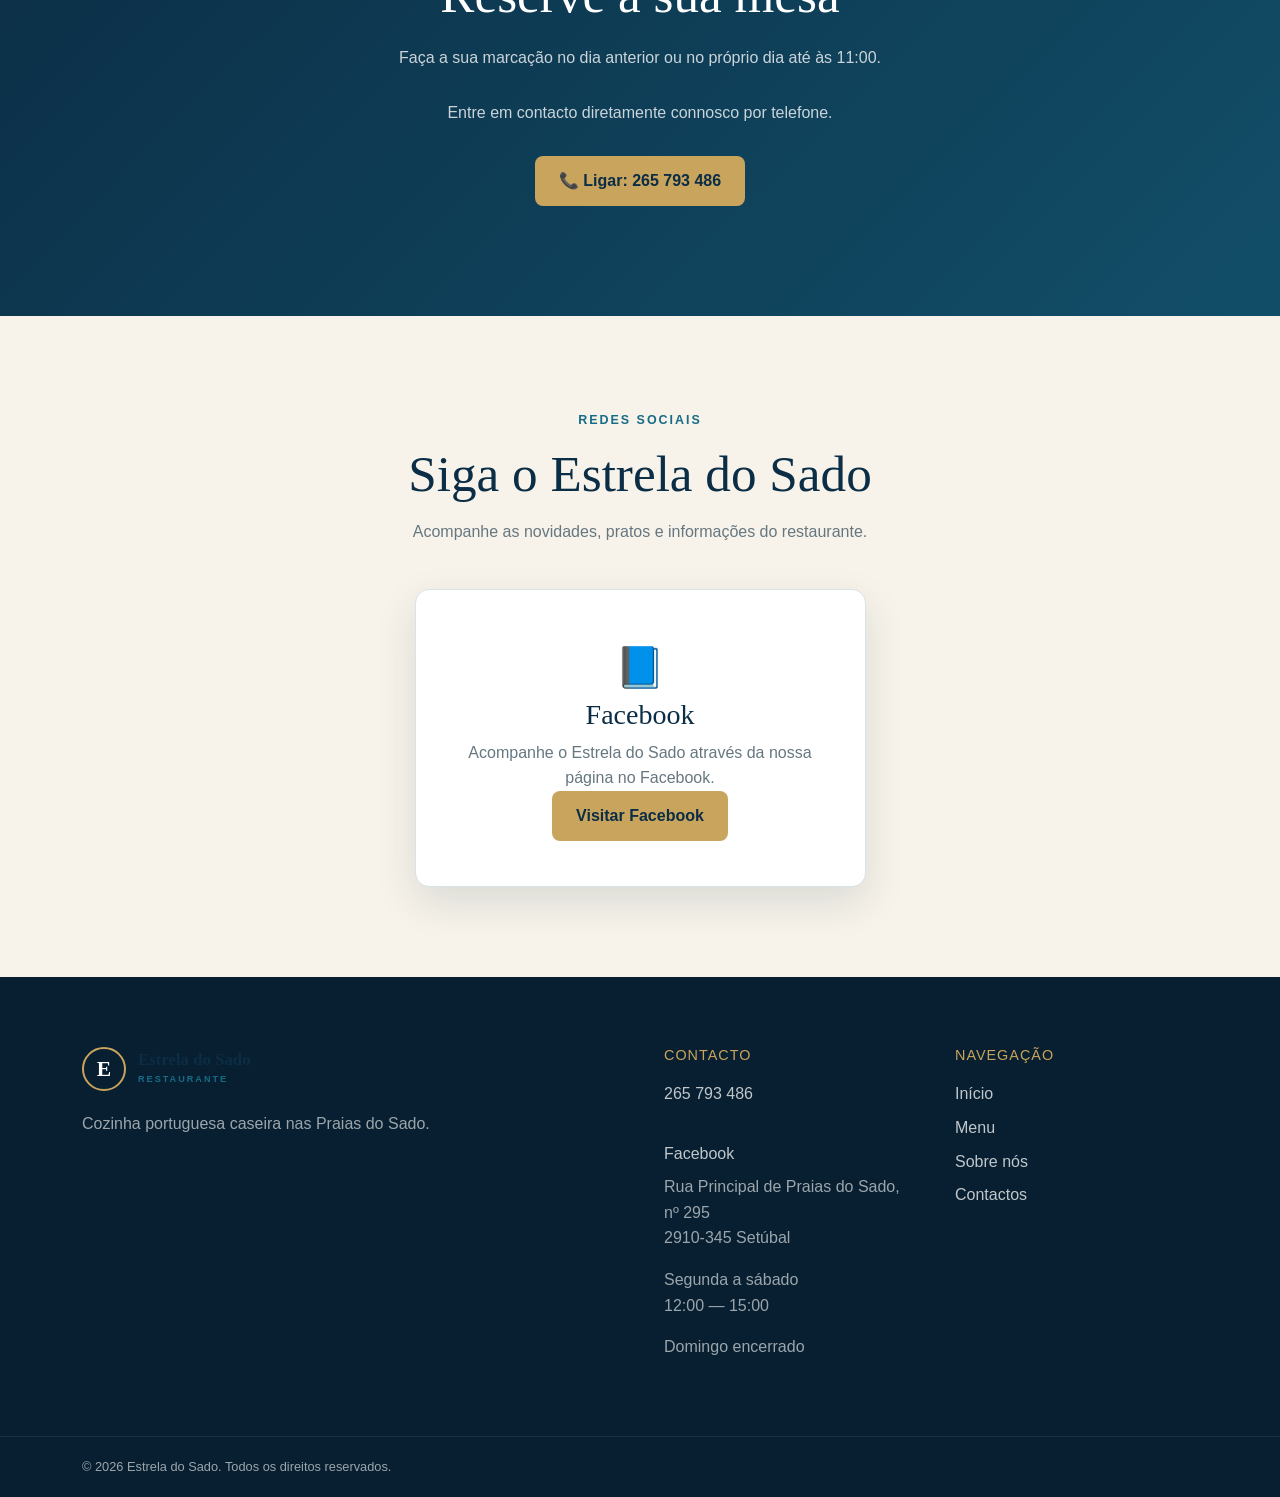
==== commit 4c3a6cc1: "atualização facebook" ====
--- a/contacto.html
+++ b/contacto.html
@@ -56,6 +56,8 @@
 
             </a>
 
+
+            <!-- BOTÃO MOBILE -->
 
             <button class="navbar-toggler"
                     type="button"
@@ -70,6 +72,8 @@
             </button>
 
 
+            <!-- MENU -->
+
             <div class="collapse navbar-collapse"
                  id="mainNavbar">
 
@@ -154,7 +158,9 @@
 <main>
 
 
-<!-- HERO -->
+<!-- =========================================
+     HERO
+========================================= -->
 
 <section class="menu-hero">
 
@@ -190,6 +196,8 @@
         <div class="row g-5 align-items-center">
 
 
+            <!-- INFORMAÇÕES -->
+
             <div class="col-lg-6">
 
                 <span class="section-label">
@@ -218,12 +226,15 @@
                         </h3>
 
                         <p>
+
                             <a href="tel:+351265793486">
                                 265 793 486
                             </a>
+
                         </p>
 
                     </div>
+
 
 
                     <!-- LOCALIZAÇÃO -->
@@ -243,7 +254,7 @@
                         <a
                             href="https://www.google.com/maps/search/?api=1&query=Rua+Principal+de+Praias+do+Sado+295+2910-345+Setubal"
                             target="_blank"
-                            rel="noopener"
+                            rel="noopener noreferrer"
                             class="text-link">
 
                             Abrir no Google Maps →
@@ -251,6 +262,7 @@
                         </a>
 
                     </div>
+
 
 
                     <!-- HORÁRIO -->
@@ -264,14 +276,20 @@
                         <p>
                             Segunda-feira a sábado
                             <br>
-                            <strong>12:00 — 15:00</strong>
+
+                            <strong>
+                                12:00 — 15:00
+                            </strong>
+
                         </p>
 
                         <p>
-                            <strong>Domingo:</strong> encerrado
+                            <strong>Domingo:</strong>
+                            encerrado
                         </p>
 
                     </div>
+
 
 
                     <!-- MARCAÇÕES -->
@@ -284,7 +302,8 @@
 
                         <p>
                             As marcações podem ser feitas no dia anterior
-                            ou no próprio dia até às <strong>11:00</strong>.
+                            ou no próprio dia até às
+                            <strong>11:00</strong>.
                         </p>
 
                     </div>
@@ -311,6 +330,7 @@
                         loading="lazy"
                         referrerpolicy="no-referrer-when-downgrade"
                         title="Localização do Estrela do Sado">
+
                     </iframe>
 
                 </div>
@@ -389,7 +409,8 @@
             </h2>
 
             <p>
-                Acompanhe as novidades e informações do restaurante.
+                Acompanhe as novidades, pratos
+                e informações do restaurante.
             </p>
 
         </div>
@@ -402,19 +423,28 @@
                 <div class="menu-info-box h-100 text-center">
 
                     <div style="font-size: 2.5rem;">
+                        📘
+                    </div>
+
+                    <h3>
                         Facebook
-                    </div>
-
-                    <h3>
-                        Estrela do Sado
                     </h3>
 
                     <p>
-                        Procure por
-                        <strong>Estrela do Sado</strong>
-                        no Facebook.
+                        Acompanhe o Estrela do Sado
+                        através da nossa página no Facebook.
                     </p>
 
+                    <a
+                        href="https://www.facebook.com/estreladosado/"
+                        target="_blank"
+                        rel="noopener noreferrer"
+                        class="button button-primary">
+
+                        Visitar Facebook
+
+                    </a>
+
                 </div>
 
             </div>
@@ -440,6 +470,8 @@
 
         <div class="row g-5">
 
+
+            <!-- RESTAURANTE -->
 
             <div class="col-lg-6">
 
@@ -472,15 +504,41 @@
             </div>
 
 
+
+            <!-- CONTACTO -->
+
             <div class="col-md-3">
 
                 <h3>
                     Contacto
                 </h3>
 
+
+                <!-- TELEFONE -->
+
                 <a href="tel:+351265793486">
+
                     265 793 486
+
                 </a>
+
+
+                <br>
+
+
+                <!-- FACEBOOK -->
+
+                <a
+                    href="https://www.facebook.com/estreladosado/"
+                    target="_blank"
+                    rel="noopener noreferrer">
+
+                    Facebook
+
+                </a>
+
+
+                <!-- MORADA -->
 
                 <p>
                     Rua Principal de Praias do Sado, nº 295
@@ -488,6 +546,9 @@
                     2910-345 Setúbal
                 </p>
 
+
+                <!-- HORÁRIO -->
+
                 <p>
                     Segunda a sábado
                     <br>
@@ -501,6 +562,9 @@
             </div>
 
 
+
+            <!-- NAVEGAÇÃO -->
+
             <div class="col-md-3">
 
                 <h3>
@@ -530,6 +594,9 @@
 
     </div>
 
+
+
+    <!-- FOOTER BOTTOM -->
 
     <div class="footer-bottom">
 
@@ -548,11 +615,15 @@
 
 
 
+<!-- =========================================
+     JAVASCRIPT
+========================================= -->
+
 <!-- Bootstrap -->
 
 <script src="https://cdn.jsdelivr.net/npm/bootstrap@5.3.8/dist/js/bootstrap.bundle.min.js"></script>
 
-<!-- JavaScript -->
+<!-- JavaScript próprio -->
 
 <script src="js/script.js"></script>
 
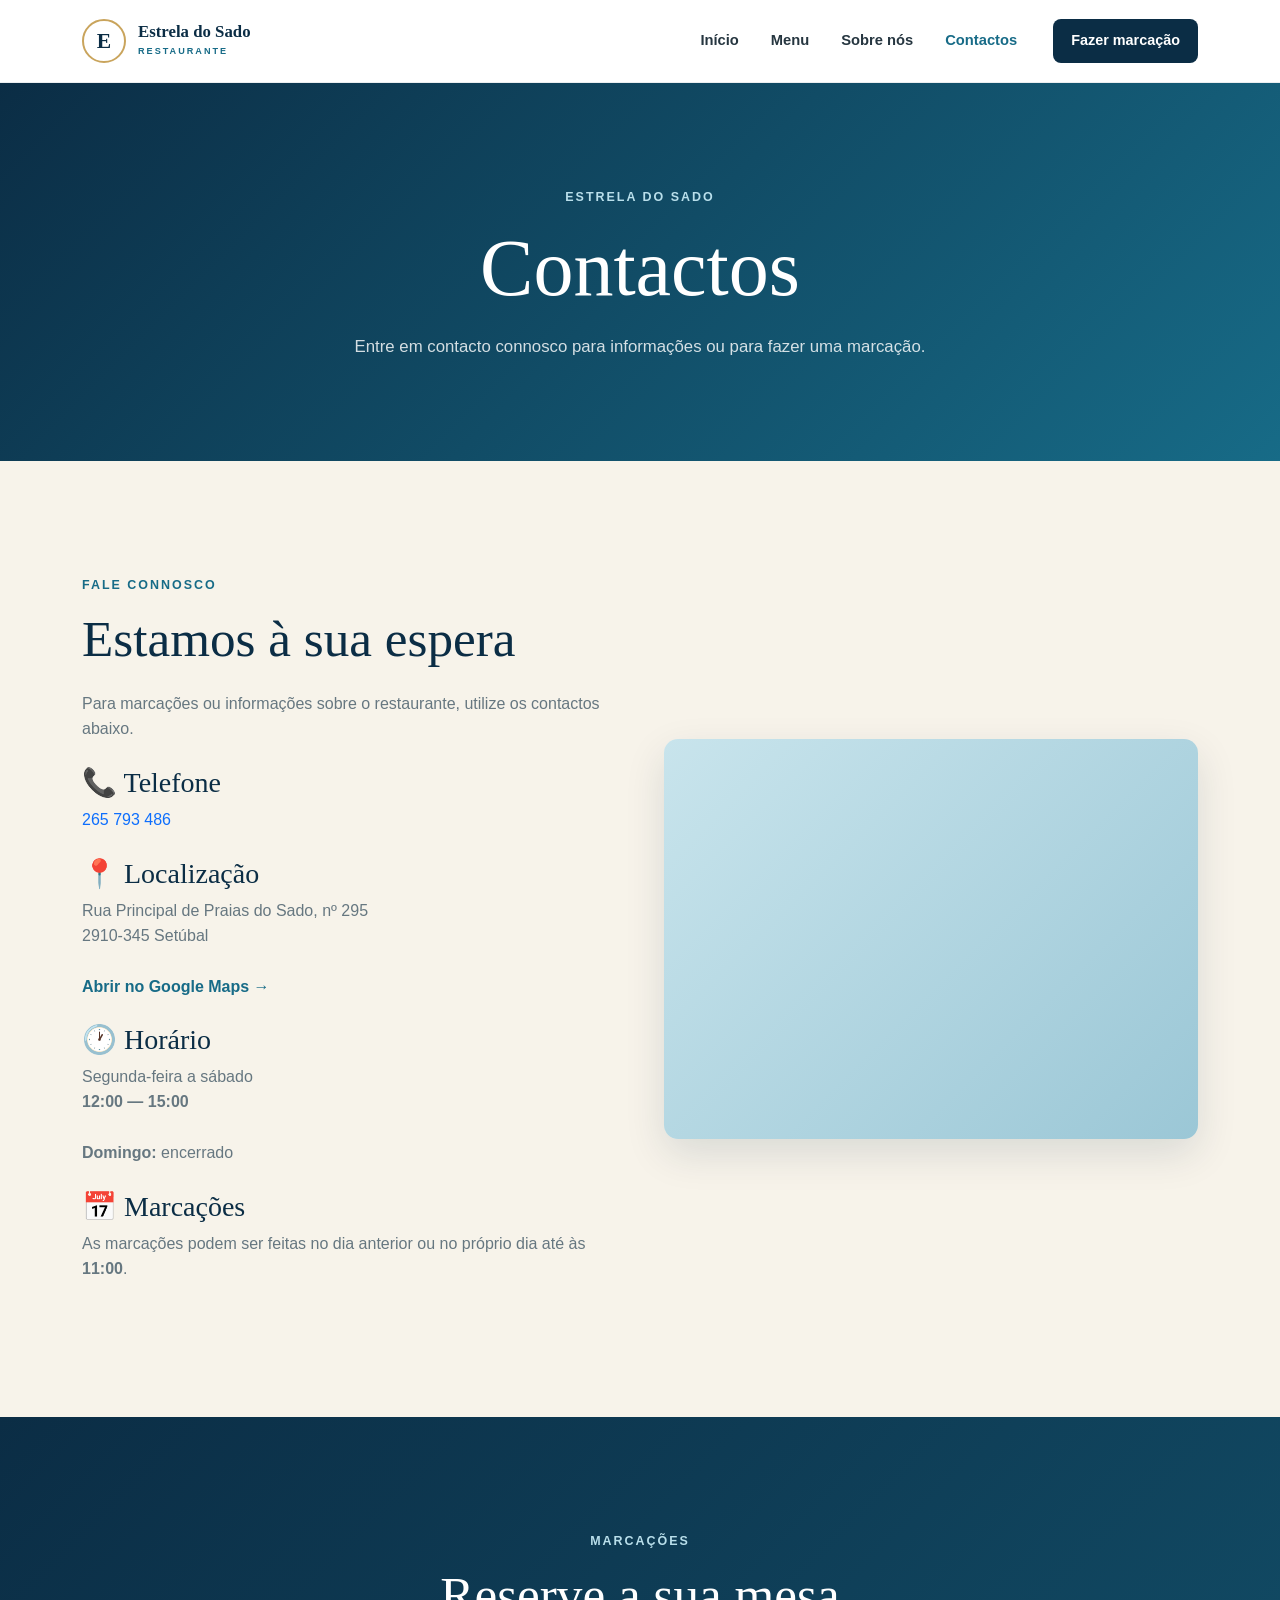
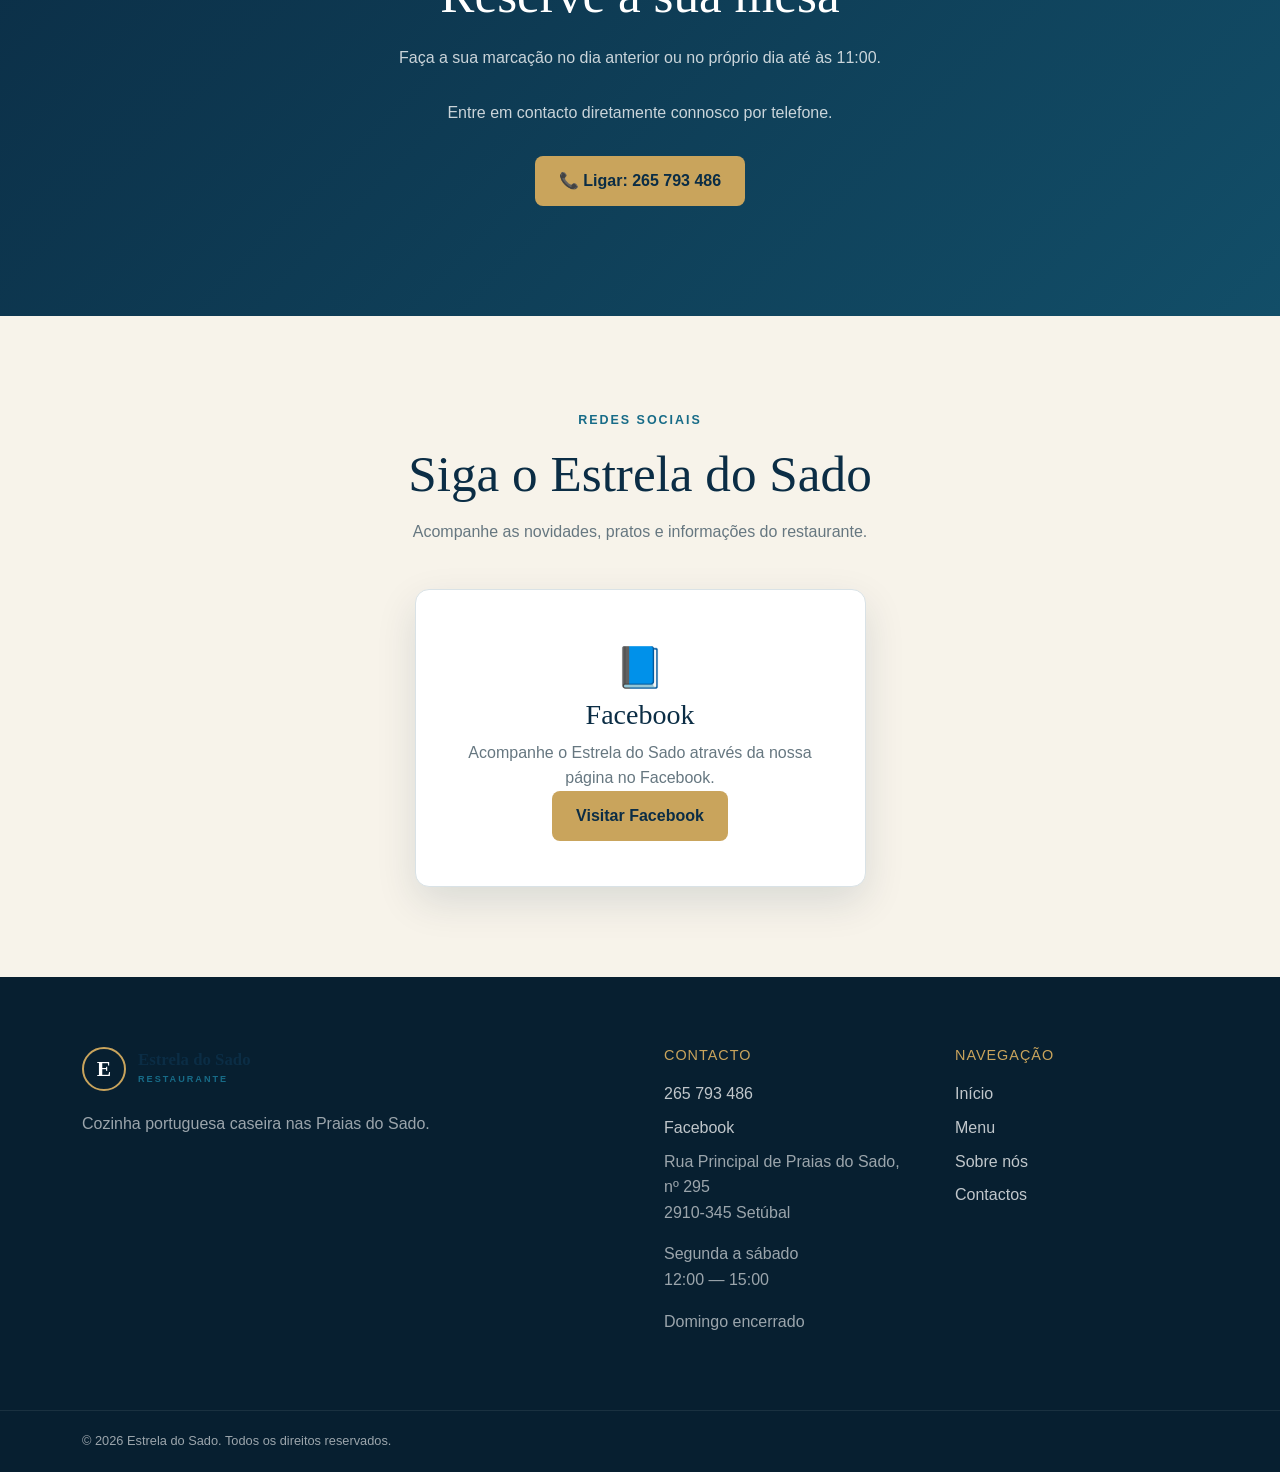
==== commit 7c4bcf93: "melhoria" ====
--- a/contacto.html
+++ b/contacto.html
@@ -523,8 +523,6 @@
                 </a>
 
 
-                <br>
-
 
                 <!-- FACEBOOK -->
 
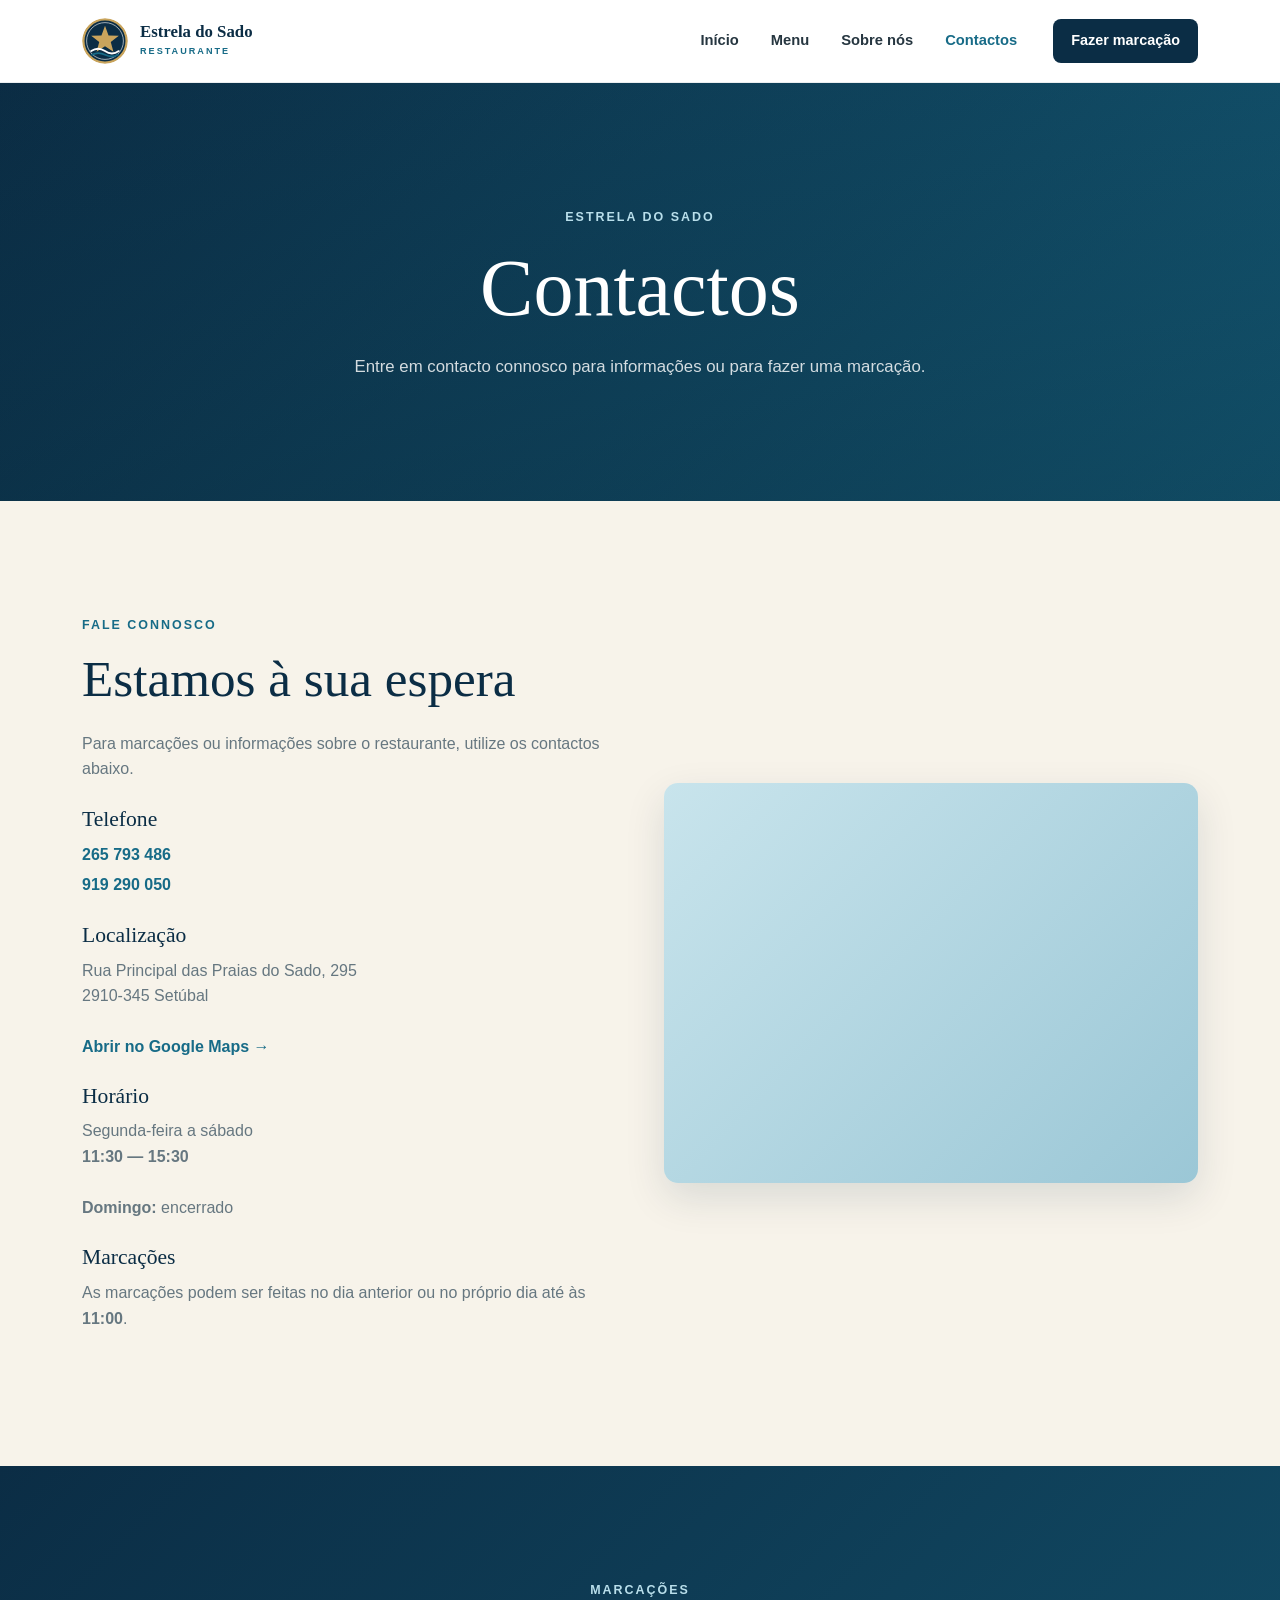
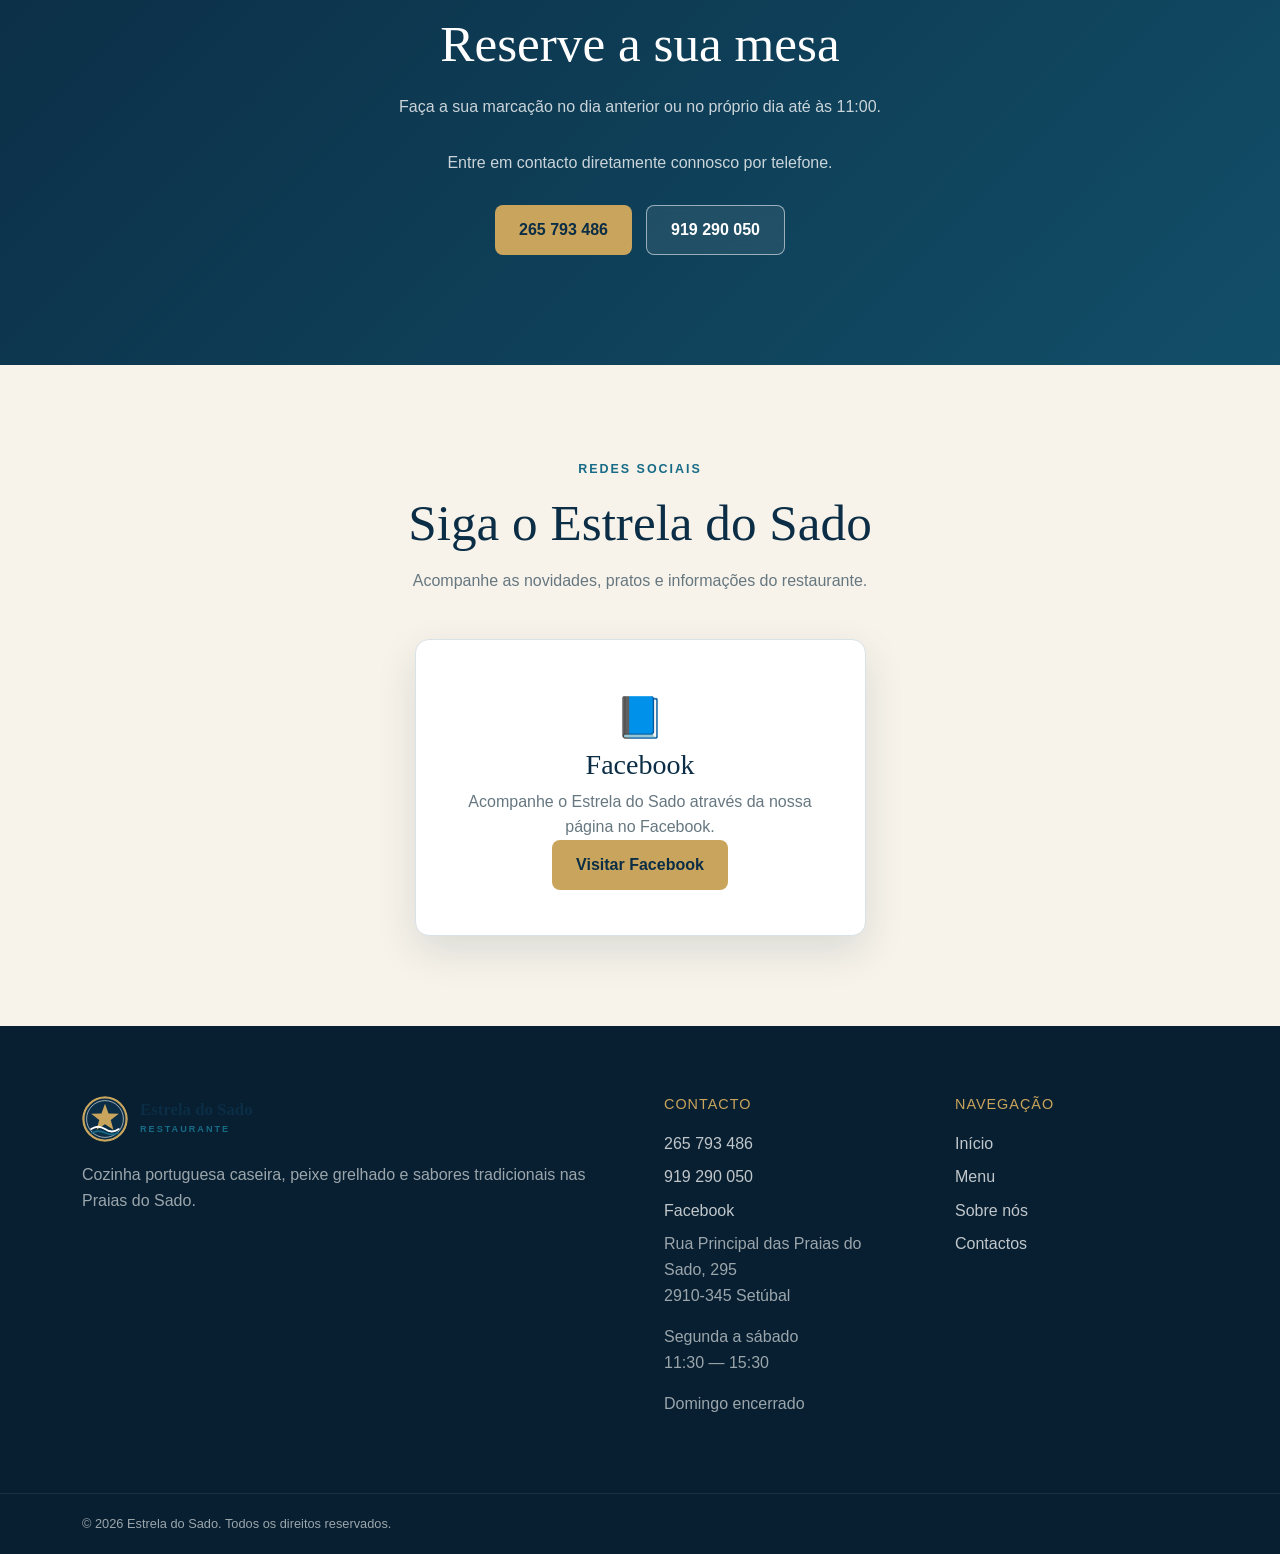
==== commit c73fd0d7: "atualização geral" ====
--- a/contacto.html
+++ b/contacto.html
@@ -20,6 +20,9 @@
     <!-- CSS -->
     <link rel="stylesheet" href="css/style.css">
 
+    <!-- Ícone do separador -->
+    <link rel="icon" type="image/svg+xml" href="images/logo-symbol.svg">
+
 </head>
 
 <body>
@@ -38,8 +41,8 @@
             <a class="navbar-brand restaurant-logo"
                href="index.html">
 
-                <span class="logo-icon">
-                    E
+                <span class="logo-icon" aria-hidden="true">
+                    <img src="images/logo-symbol.svg" alt="">
                 </span>
 
                 <span class="logo-text">
@@ -162,7 +165,7 @@
      HERO
 ========================================= -->
 
-<section class="menu-hero">
+<section class="menu-hero menu-hero--contactos">
 
     <div class="container menu-hero-content">
 
@@ -216,105 +219,51 @@
 
                 <div class="contact-details">
 
-
-                    <!-- TELEFONE -->
-
                     <div class="contact-detail-item mb-4">
-
-                        <h3>
-                            📞 Telefone
-                        </h3>
-
+                        <h3>Telefone</h3>
+                        <p class="contact-phone-list">
+                            <a href="tel:+351265793486">265 793 486</a>
+                            <a href="tel:+351919290050">919 290 050</a>
+                        </p>
+                    </div>
+
+                    <div class="contact-detail-item mb-4">
+                        <h3>Localização</h3>
                         <p>
-
-                            <a href="tel:+351265793486">
-                                265 793 486
-                            </a>
-
-                        </p>
-
-                    </div>
-
-
-
-                    <!-- LOCALIZAÇÃO -->
-
-                    <div class="contact-detail-item mb-4">
-
-                        <h3>
-                            📍 Localização
-                        </h3>
-
-                        <p>
-                            Rua Principal de Praias do Sado, nº 295
-                            <br>
+                            Rua Principal das Praias do Sado, 295<br>
                             2910-345 Setúbal
                         </p>
 
-                        <a
-                            href="https://www.google.com/maps/search/?api=1&query=Rua+Principal+de+Praias+do+Sado+295+2910-345+Setubal"
-                            target="_blank"
-                            rel="noopener noreferrer"
-                            class="text-link">
-
+                        <a href="https://www.google.com/maps/search/?api=1&query=Rua+Principal+das+Praias+do+Sado+295+Setubal"
+                           target="_blank"
+                           rel="noopener noreferrer"
+                           class="text-link">
                             Abrir no Google Maps →
-
-                        </a>
-
+                        </a>
                     </div>
 
-
-
-                    <!-- HORÁRIO -->
-
                     <div class="contact-detail-item mb-4">
-
-                        <h3>
-                            🕐 Horário
-                        </h3>
-
+                        <h3>Horário</h3>
                         <p>
-                            Segunda-feira a sábado
-                            <br>
-
-                            <strong>
-                                12:00 — 15:00
-                            </strong>
-
+                            Segunda-feira a sábado<br>
+                            <strong>11:30 — 15:30</strong>
                         </p>
-
-                        <p>
-                            <strong>Domingo:</strong>
-                            encerrado
-                        </p>
-
+                        <p><strong>Domingo:</strong> encerrado</p>
                     </div>
 
-
-
-                    <!-- MARCAÇÕES -->
-
                     <div class="contact-detail-item">
-
-                        <h3>
-                            📅 Marcações
-                        </h3>
-
+                        <h3>Marcações</h3>
                         <p>
                             As marcações podem ser feitas no dia anterior
-                            ou no próprio dia até às
-                            <strong>11:00</strong>.
+                            ou no próprio dia até às <strong>11:00</strong>.
                         </p>
-
                     </div>
 
-
                 </div>
 
             </div>
 
 
-
             <!-- MAPA -->
 
             <div class="col-lg-6">
@@ -322,7 +271,7 @@
                 <div class="location-placeholder">
 
                     <iframe
-                        src="https://www.google.com/maps?q=Rua+Principal+de+Praias+do+Sado+295,+2910-345+Setubal&output=embed"
+                        src="https://www.google.com/maps?q=Rua+Principal+das+Praias+do+Sado+295,+Setubal&output=embed"
                         width="100%"
                         height="400"
                         style="border:0;"
@@ -350,38 +299,24 @@
      MARCAÇÃO
 ========================================= -->
 
-<section class="reservation"
-         id="marcacao">
+<section class="reservation" id="marcacao">
 
     <div class="container text-center">
 
-        <span class="section-label">
-            MARCAÇÕES
-        </span>
-
-        <h2>
-            Reserve a sua mesa
-        </h2>
+        <span class="section-label">MARCAÇÕES</span>
+
+        <h2>Reserve a sua mesa</h2>
 
         <p>
             Faça a sua marcação no dia anterior
             ou no próprio dia até às 11:00.
         </p>
 
-        <p>
-            Entre em contacto diretamente connosco por telefone.
-        </p>
-
-
-        <div class="hero-buttons justify-content-center">
-
-            <a href="tel:+351265793486"
-               class="button button-primary">
-
-                📞 Ligar: 265 793 486
-
-            </a>
-
+        <p>Entre em contacto diretamente connosco por telefone.</p>
+
+        <div class="hero-buttons justify-content-center contact-actions">
+            <a href="tel:+351265793486" class="button button-primary">265 793 486</a>
+            <a href="tel:+351919290050" class="button button-secondary">919 290 050</a>
         </div>
 
     </div>
@@ -470,143 +405,75 @@
 
         <div class="row g-5">
 
-
-            <!-- RESTAURANTE -->
-
             <div class="col-lg-6">
 
-                <a href="index.html"
-                   class="restaurant-logo footer-logo">
-
-                    <span class="logo-icon">
-                        E
+                <a href="index.html" class="restaurant-logo footer-logo">
+
+                    <span class="logo-icon" aria-hidden="true">
+                        <img src="images/logo-symbol.svg" alt="">
                     </span>
 
                     <span class="logo-text">
-
-                        <strong>
-                            Estrela do Sado
-                        </strong>
-
-                        <small>
-                            RESTAURANTE
-                        </small>
-
+                        <strong>Estrela do Sado</strong>
+                        <small>RESTAURANTE</small>
                     </span>
 
                 </a>
 
                 <p>
-                    Cozinha portuguesa caseira
+                    Cozinha portuguesa caseira,
+                    peixe grelhado e sabores tradicionais
                     nas Praias do Sado.
                 </p>
 
             </div>
 
-
-
-            <!-- CONTACTO -->
-
             <div class="col-md-3">
 
-                <h3>
-                    Contacto
-                </h3>
-
-
-                <!-- TELEFONE -->
-
-                <a href="tel:+351265793486">
-
-                    265 793 486
-
+                <h3>Contacto</h3>
+
+                <a href="tel:+351265793486">265 793 486</a>
+                <a href="tel:+351919290050">919 290 050</a>
+
+                <a href="https://www.facebook.com/estreladosado/"
+                   target="_blank"
+                   rel="noopener noreferrer">
+                    Facebook
                 </a>
 
-
-
-                <!-- FACEBOOK -->
-
-                <a
-                    href="https://www.facebook.com/estreladosado/"
-                    target="_blank"
-                    rel="noopener noreferrer">
-
-                    Facebook
-
-                </a>
-
-
-                <!-- MORADA -->
-
                 <p>
-                    Rua Principal de Praias do Sado, nº 295
-                    <br>
+                    Rua Principal das Praias do Sado, 295<br>
                     2910-345 Setúbal
                 </p>
 
-
-                <!-- HORÁRIO -->
-
                 <p>
-                    Segunda a sábado
-                    <br>
-                    12:00 — 15:00
+                    Segunda a sábado<br>
+                    11:30 — 15:30
                 </p>
 
-                <p>
-                    Domingo encerrado
-                </p>
-
-            </div>
-
-
-
-            <!-- NAVEGAÇÃO -->
+                <p>Domingo encerrado</p>
+
+            </div>
 
             <div class="col-md-3">
 
-                <h3>
-                    Navegação
-                </h3>
-
-                <a href="index.html">
-                    Início
-                </a>
-
-                <a href="menu.html">
-                    Menu
-                </a>
-
-                <a href="sobre.html">
-                    Sobre nós
-                </a>
-
-                <a href="contacto.html">
-                    Contactos
-                </a>
-
-            </div>
-
-
-        </div>
-
-    </div>
-
-
-
-    <!-- FOOTER BOTTOM -->
+                <h3>Navegação</h3>
+
+                <a href="index.html">Início</a>
+                <a href="menu.html">Menu</a>
+                <a href="sobre.html">Sobre nós</a>
+                <a href="contacto.html">Contactos</a>
+
+            </div>
+
+        </div>
+
+    </div>
 
     <div class="footer-bottom">
-
         <div class="container">
-
-            <p>
-                © 2026 Estrela do Sado.
-                Todos os direitos reservados.
-            </p>
-
-        </div>
-
+            <p>© 2026 Estrela do Sado. Todos os direitos reservados.</p>
+        </div>
     </div>
 
 </footer>
--- a/css/style.css
+++ b/css/style.css
@@ -1202,131 +1202,274 @@
     }
 
 }
-/* =========================================
-   MENU DE DEMONSTRAÇÃO
-========================================= */
-
-.demo-menu-badge {
-    display: inline-flex;
-
-    align-items: center;
-    justify-content: center;
-
-    margin-bottom: 22px;
-
-    padding: 8px 16px;
-
-    border: 1px solid rgba(255, 255, 255, 0.35);
-
-    border-radius: 50px;
-
-    background: rgba(255, 255, 255, 0.08);
-
-    color: #ffffff;
-
-    font-size: 0.72rem;
-    font-weight: 700;
-
-    letter-spacing: 1.5px;
-
-    text-transform: uppercase;
-
-    backdrop-filter: blur(8px);
-}
-
-
-/* =========================================
-   DESTAQUE DA ESPECIALIDADE
-========================================= */
-
-.menu-specialty-card {
-    margin-bottom: 35px;
-
-    padding: 35px;
-
+
+
+/* =========================================
+   IDENTIDADE VISUAL FINAL
+========================================= */
+
+.logo-icon {
+    width: 46px;
+    height: 46px;
+    padding: 0;
+    overflow: hidden;
+    border: 0;
+    border-radius: 50%;
+    background: transparent;
+}
+
+.logo-icon img {
+    width: 100%;
+    height: 100%;
+    display: block;
+    object-fit: contain;
+}
+
+.footer-logo .logo-icon {
+    background: transparent;
+}
+
+
+/* =========================================
+   HERO COM FOTOGRAFIAS
+========================================= */
+
+.hero {
     background:
         linear-gradient(
+            90deg,
+            rgba(11, 45, 69, 0.94),
+            rgba(11, 45, 69, 0.72),
+            rgba(11, 45, 69, 0.30)
+        ),
+        url("../images/hero-home.jpg") center / cover no-repeat;
+}
+
+.menu-hero {
+    position: relative;
+    isolation: isolate;
+    overflow: hidden;
+    padding: 120px 0;
+    background: var(--navy);
+}
+
+.menu-hero::before {
+    content: "";
+    position: absolute;
+    inset: 0;
+    z-index: -2;
+    background-image:
+        linear-gradient(
             135deg,
-            var(--navy),
-            var(--blue)
-        );
-
+            rgba(11, 45, 69, 0.93),
+            rgba(23, 107, 135, 0.76)
+        ),
+        var(--page-hero-image);
+    background-position: center;
+    background-size: cover;
+    background-repeat: no-repeat;
+    transform: scale(1.02);
+}
+
+.menu-hero::after {
+    content: "";
+    position: absolute;
+    inset: 0;
+    z-index: -1;
+    background: linear-gradient(
+        180deg,
+        rgba(7, 31, 48, 0.08),
+        rgba(7, 31, 48, 0.28)
+    );
+}
+
+.menu-hero--menu {
+    --page-hero-image: url("../images/hero-menu.jpg");
+}
+
+.menu-hero--sobre {
+    --page-hero-image: url("../images/hero-sobre.jpg");
+}
+
+.menu-hero--contactos {
+    --page-hero-image: url("../images/hero-contactos.jpg");
+}
+
+.menu-hero-content {
+    position: relative;
+    z-index: 2;
+}
+
+
+/* =========================================
+   FOTOGRAFIAS DO SITE
+========================================= */
+
+.photo-frame {
+    min-height: 500px;
     border-radius: 16px;
-
+    background-color: var(--blue-light);
+    background-image:
+        linear-gradient(
+            135deg,
+            rgba(11, 45, 69, 0.08),
+            rgba(23, 107, 135, 0.03)
+        ),
+        var(--photo-image);
+    background-size: cover;
+    background-position: center;
+    background-repeat: no-repeat;
     box-shadow: var(--shadow);
 }
 
-.menu-specialty-card .section-label {
-    color: #d9c18a;
-}
-
-.menu-specialty-card h3 {
+.photo-frame--peixe {
+    --photo-image: url("../images/peixe-grelhado.jpg");
+}
+
+.photo-frame--restaurante {
+    --photo-image: url("../images/restaurante.jpg");
+}
+
+.photo-frame--pratos {
+    --photo-image: url("../images/pratos.jpg");
+}
+
+.photo-frame--choco {
+    --photo-image: url("../images/choco-frito.jpg");
+}
+
+.photo-frame--carne {
+    --photo-image: url("../images/prato-carne.jpg");
+}
+
+.photo-frame--gallery {
+    min-height: 330px;
+}
+
+.menu-gallery {
+    padding: 90px 0;
+    background: var(--white);
+}
+
+.menu-gallery .menu-section-heading {
+    margin-bottom: 40px;
+}
+
+
+/* =========================================
+   SOBRE NÓS
+========================================= */
+
+.about-values .about-card {
+    min-height: 320px;
+    border: 1px solid rgba(201, 164, 92, 0.16);
+}
+
+.about-values .about-card-icon {
+    width: 54px;
+    height: 54px;
+    display: grid;
+    place-items: center;
+    margin-bottom: 24px;
+    border: 1px solid rgba(201, 164, 92, 0.55);
+    border-radius: 50%;
+    color: var(--gold);
+    font-family: Georgia, "Times New Roman", serif;
+    font-size: 1.55rem;
+}
+
+
+/* =========================================
+   CONTACTOS
+========================================= */
+
+.contact-detail-item h3 {
     margin-bottom: 10px;
-
-    color: var(--white);
-
-    font-size: 2rem;
-}
-
-.menu-specialty-card p {
-    max-width: 650px;
-
-    margin-bottom: 0;
-
-    color: rgba(255, 255, 255, 0.78);
-}
-
-
-/* =========================================
-   AVISO DE DEMONSTRAÇÃO
-========================================= */
-
-.demo-notice {
-    margin-top: 20px;
-
-    color: rgba(255, 255, 255, 0.65) !important;
-
-    font-size: 0.78rem !important;
-
-    font-style: italic;
-}
-
-
-/* =========================================
-   PREÇO DE DEMONSTRAÇÃO
-========================================= */
-
-.menu-price-demo {
+    font-size: 1.35rem;
+}
+
+.contact-phone-list {
+    display: flex;
+    flex-direction: column;
+    gap: 5px;
+}
+
+.contact-phone-list a,
+.location a[href^="tel:"] {
+    color: var(--blue);
+    font-weight: 700;
+}
+
+.contact-actions {
+    margin-top: 26px;
+}
+
+
+/* =========================================
+   MAPA
+========================================= */
+
+.location-placeholder {
+    overflow: hidden;
+}
+
+.location-placeholder iframe {
     display: block;
-
-    margin-top: 5px;
-
-    color: var(--gold);
-
-    font-size: 0.7rem;
-
-    font-family: "Segoe UI", Arial, sans-serif;
-
-    font-weight: 500;
-
-    text-align: right;
-}
-
+    width: 100%;
+}
+
+
+/* =========================================
+   RESPONSIVO — IMAGENS / HERO
+========================================= */
+
+@media (max-width: 991.98px) {
+    .menu-hero {
+        padding: 100px 0;
+    }
+
+    .photo-frame {
+        min-height: 430px;
+    }
+}
 
 @media (max-width: 575.98px) {
-
-    .menu-specialty-card {
-        padding: 25px;
-    }
-
-    .menu-specialty-card h3 {
-        font-size: 1.6rem;
-    }
-
-    .demo-menu-badge {
-        font-size: 0.65rem;
-
-        letter-spacing: 1px;
-    }
-
-}+    .logo-icon {
+        width: 40px;
+        height: 40px;
+    }
+
+    .hero {
+        background:
+            linear-gradient(
+                90deg,
+                rgba(11, 45, 69, 0.95),
+                rgba(11, 45, 69, 0.70)
+            ),
+            url("../images/hero-home.jpg") center / cover no-repeat;
+    }
+
+    .menu-hero {
+        padding: 82px 0;
+    }
+
+    .photo-frame {
+        min-height: 320px;
+    }
+
+    .photo-frame--gallery {
+        min-height: 260px;
+    }
+
+    .menu-gallery {
+        padding: 65px 0;
+    }
+
+    .contact-actions {
+        width: 100%;
+    }
+
+    .contact-actions .button {
+        width: 100%;
+    }
+}
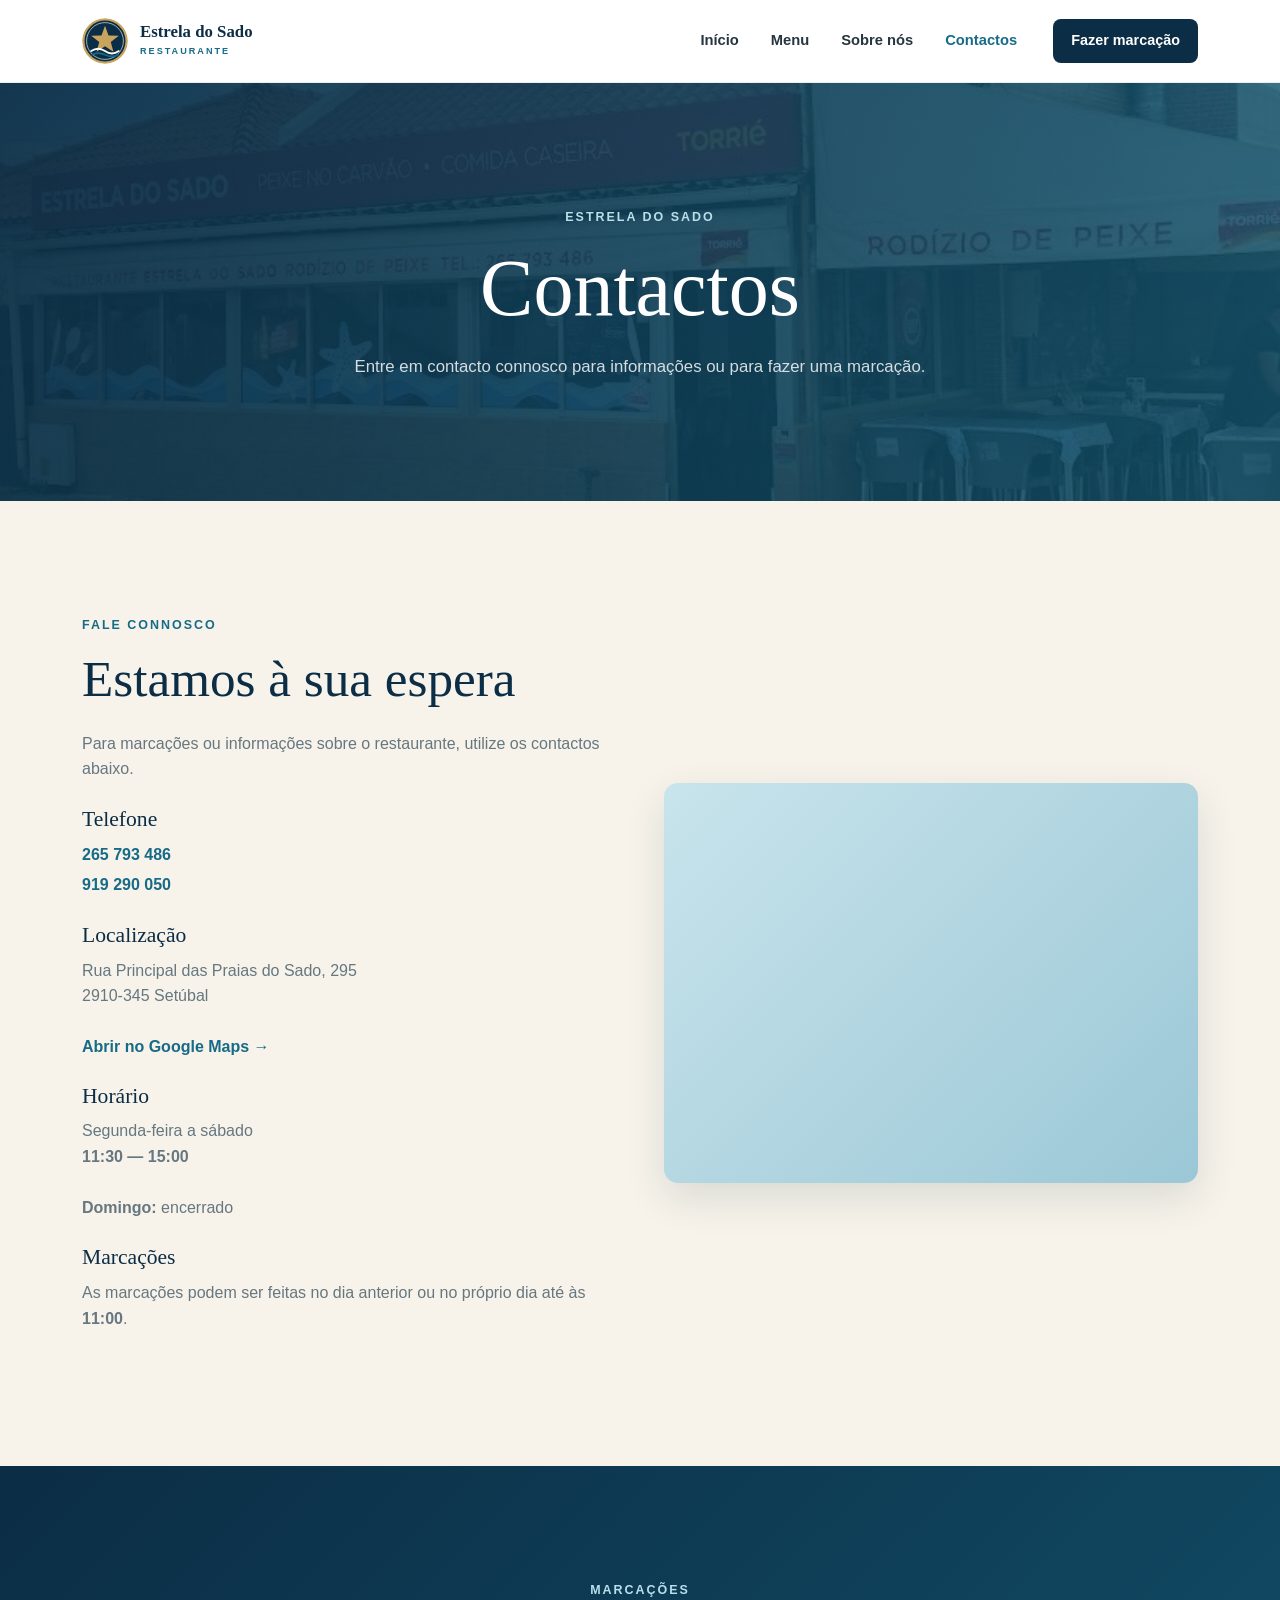
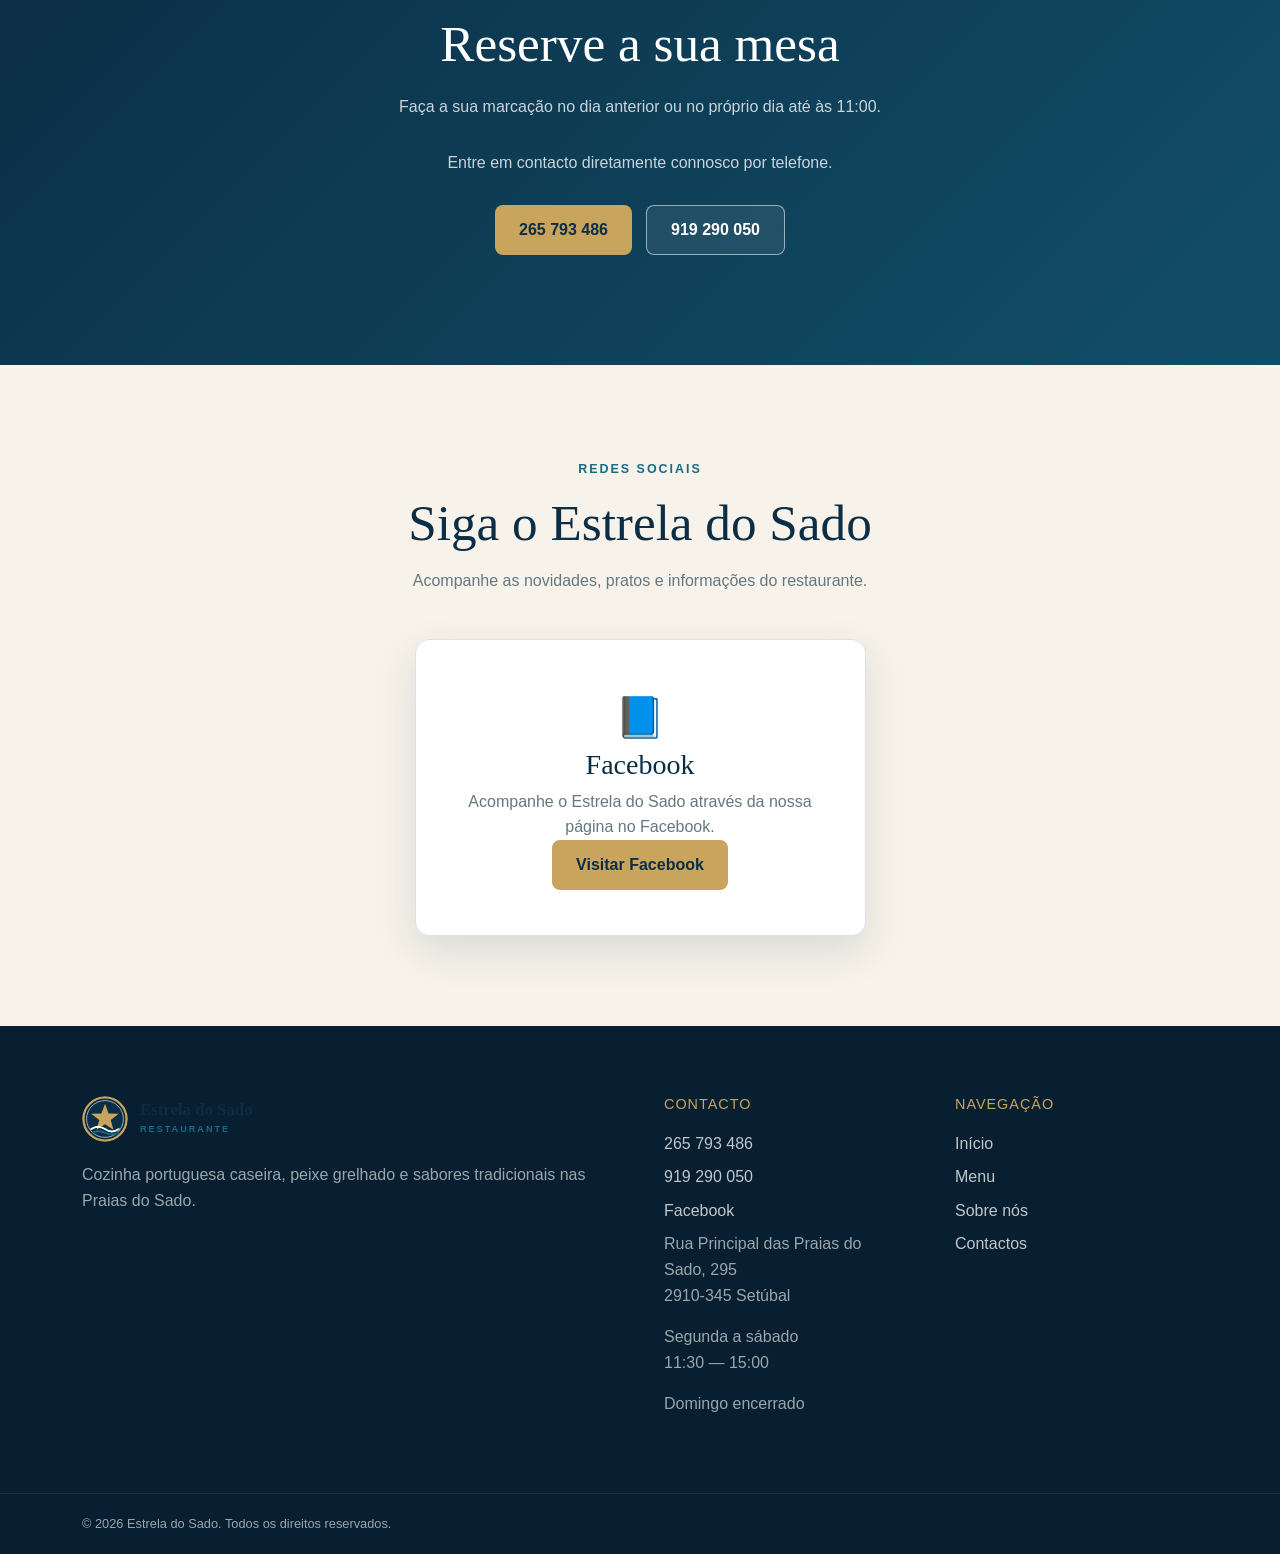
==== commit bd74a70e: "atualizações" ====
--- a/contacto.html
+++ b/contacto.html
@@ -246,7 +246,7 @@
                         <h3>Horário</h3>
                         <p>
                             Segunda-feira a sábado<br>
-                            <strong>11:30 — 15:30</strong>
+                            <strong>11:30 — 15:00</strong>
                         </p>
                         <p><strong>Domingo:</strong> encerrado</p>
                     </div>
@@ -448,7 +448,7 @@
 
                 <p>
                     Segunda a sábado<br>
-                    11:30 — 15:30
+                    11:30 — 15:00
                 </p>
 
                 <p>Domingo encerrado</p>
--- a/css/style.css
+++ b/css/style.css
@@ -216,7 +216,7 @@
             rgba(11, 45, 69, 0.72),
             rgba(11, 45, 69, 0.28)
         ),
-        url("../images/hero.jpg") center / cover no-repeat;
+        url("../images/hero-home.jpg") center / cover no-repeat;
 }
 
 .hero-content {
@@ -783,7 +783,7 @@
                 rgba(11, 45, 69, 0.94),
                 rgba(11, 45, 69, 0.65)
             ),
-            url("../images/hero.jpg") center / cover no-repeat;
+            url("../images/hero-home.jpg") center / cover no-repeat;
     }
 
     .hero-content {
@@ -1330,20 +1330,32 @@
     --photo-image: url("../images/restaurante.jpg");
 }
 
+.photo-frame--interior {
+    --photo-image: url("../images/interior.jpg");
+    background-position: center 45%;
+}
+
 .photo-frame--pratos {
     --photo-image: url("../images/pratos.jpg");
 }
 
 .photo-frame--choco {
     --photo-image: url("../images/choco-frito.jpg");
+    background-position: center;
 }
 
 .photo-frame--carne {
     --photo-image: url("../images/prato-carne.jpg");
+    background-position: center;
+}
+
+.photo-frame--sobremesas {
+    --photo-image: url("../images/sobremesas.jpg");
+    background-position: center;
 }
 
 .photo-frame--gallery {
-    min-height: 330px;
+    min-height: 310px;
 }
 
 .menu-gallery {
@@ -1473,3 +1485,26 @@
         width: 100%;
     }
 }
+
+/* Ajustes das fotografias reais */
+.menu-hero--menu::before {
+    background-position: center 48%;
+}
+
+.menu-hero--sobre::before {
+    background-position: center 45%;
+}
+
+.menu-hero--contactos::before {
+    background-position: center 52%;
+}
+
+.photo-frame--peixe {
+    background-position: center 48%;
+}
+
+@media (max-width: 575.98px) {
+    .photo-frame--interior {
+        background-position: center 40%;
+    }
+}
